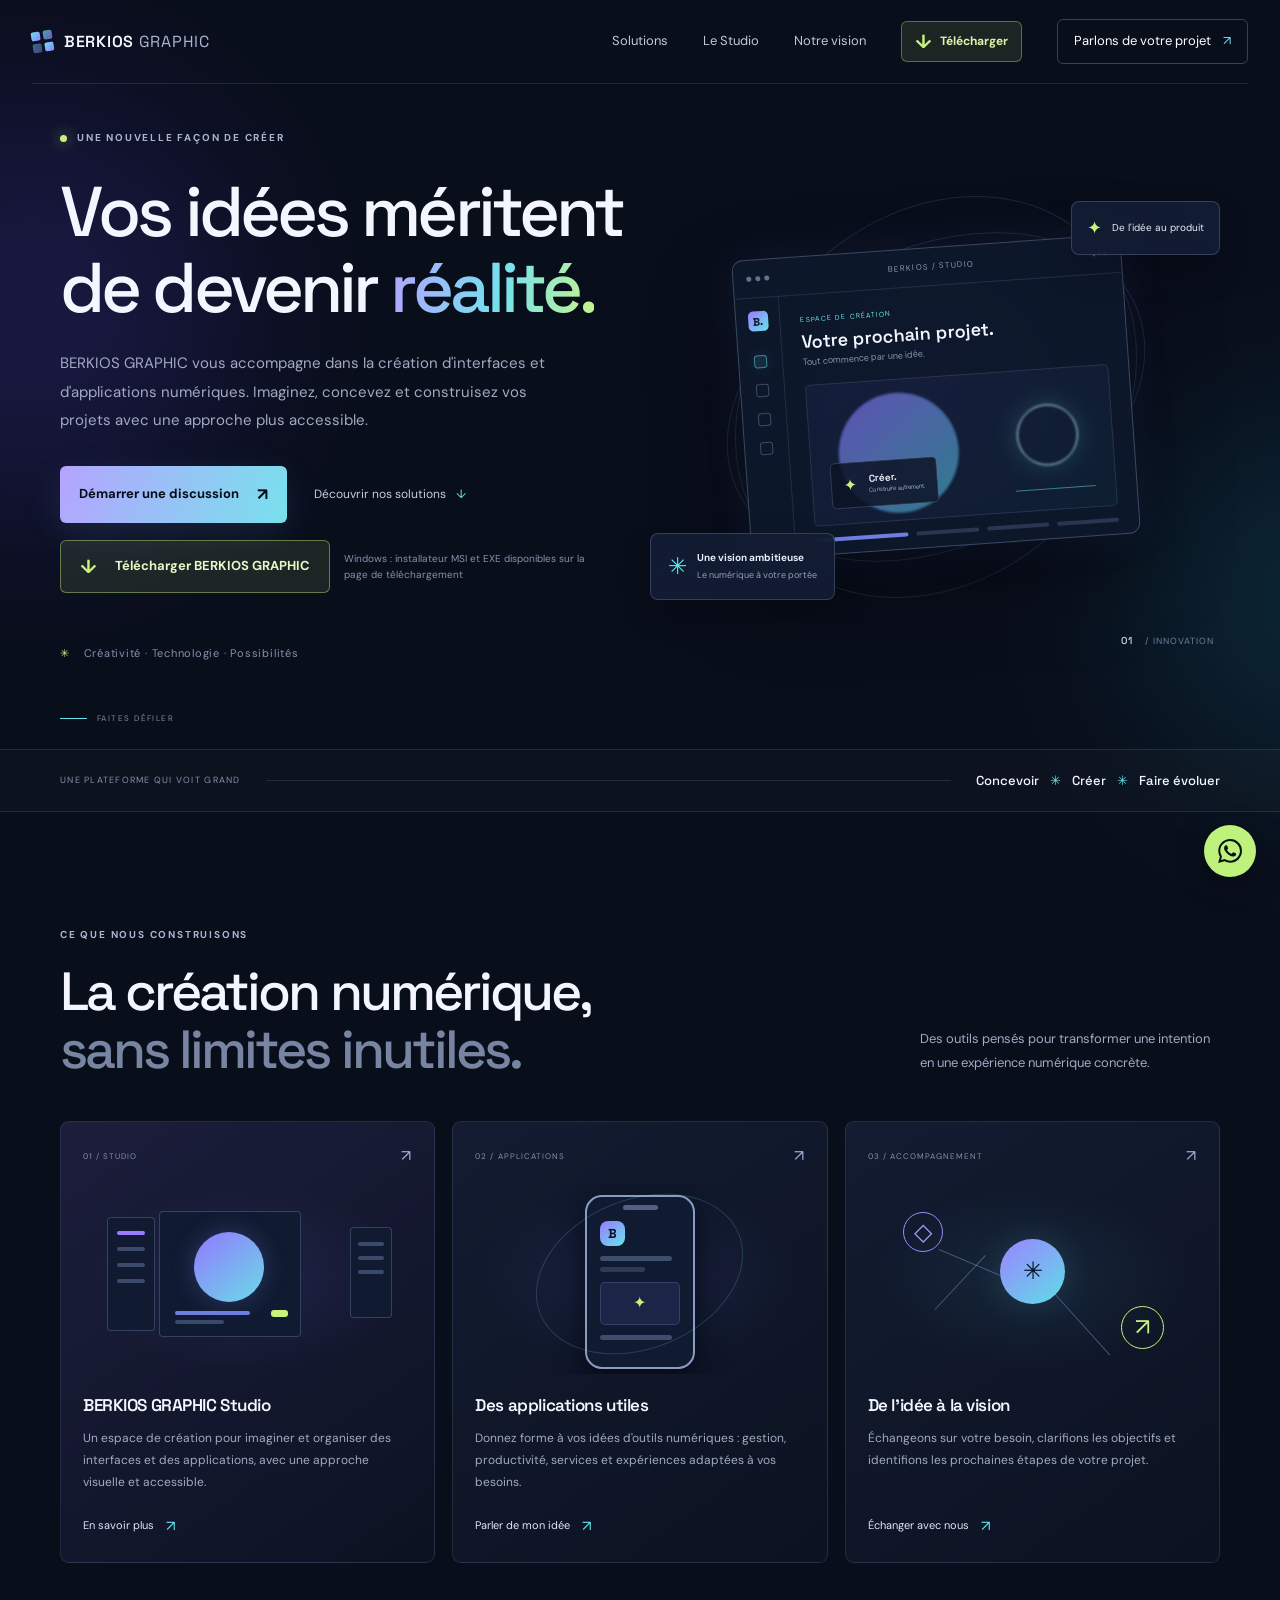
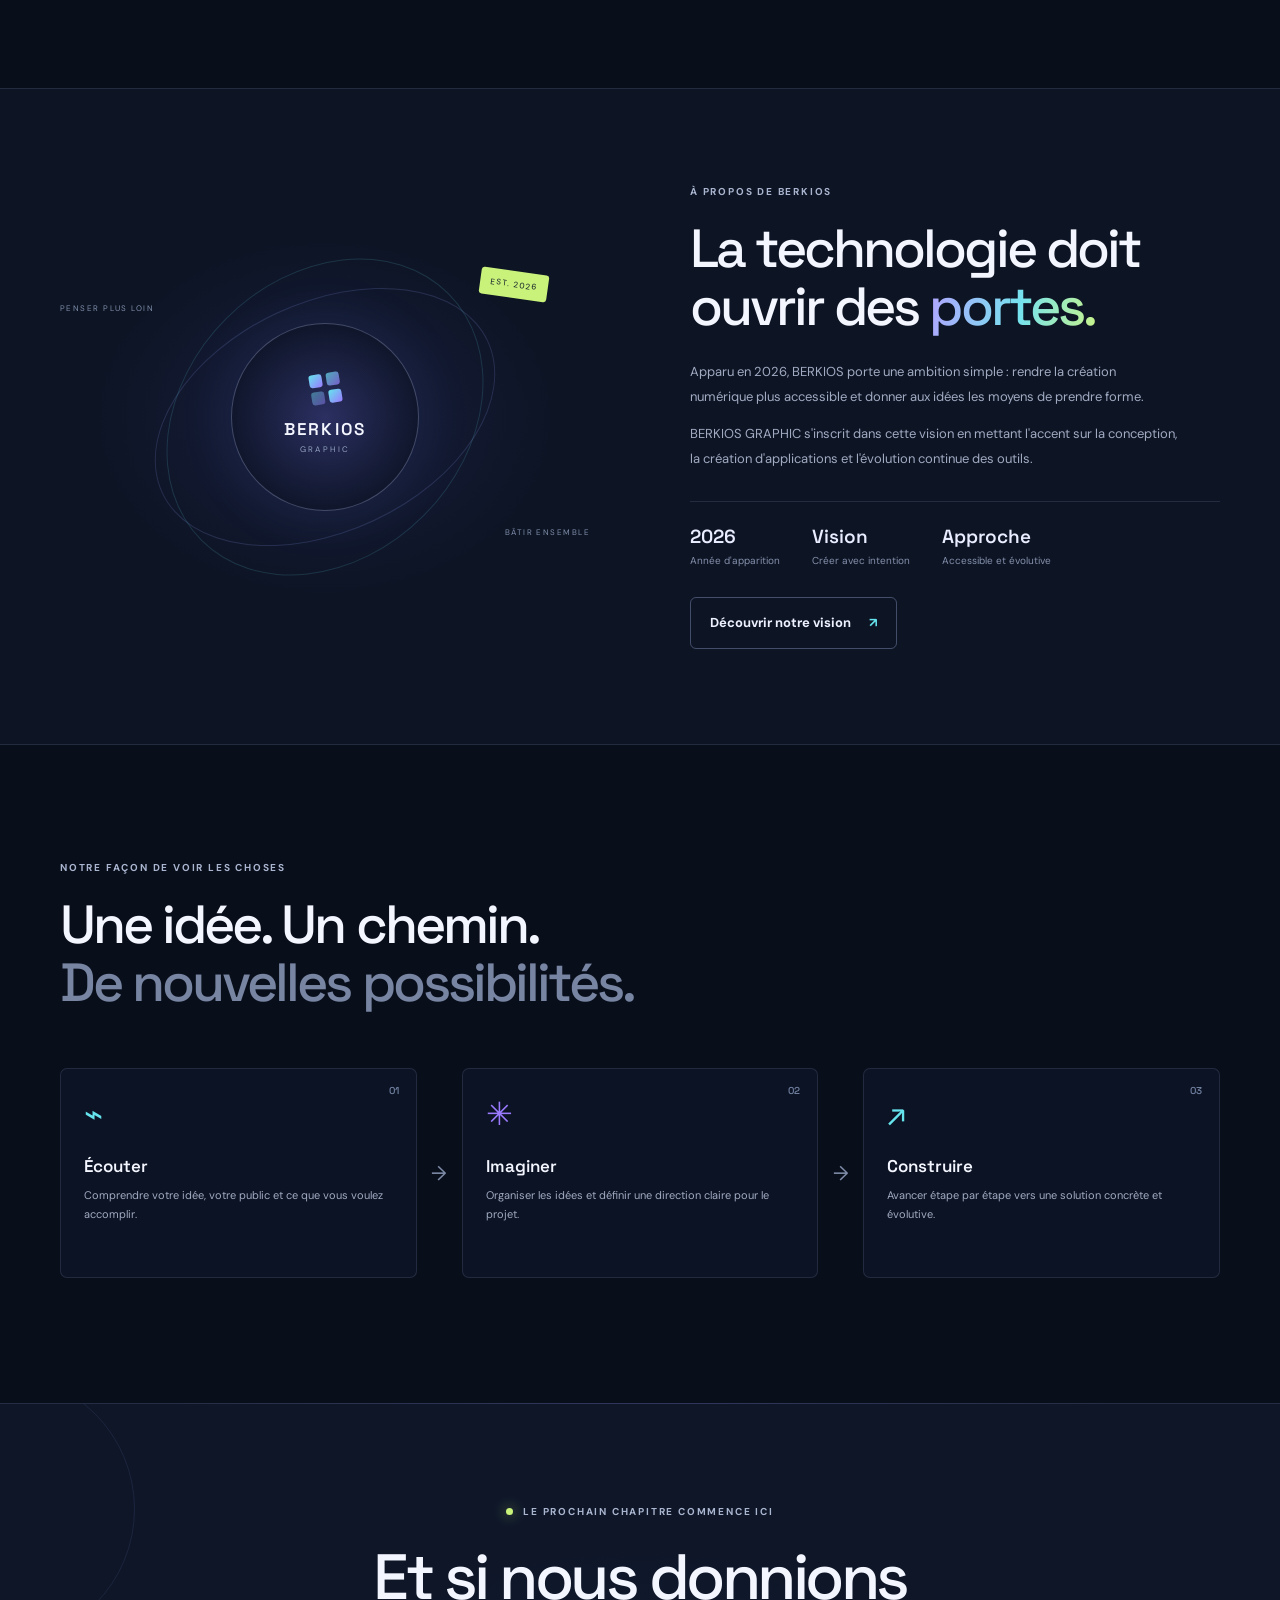
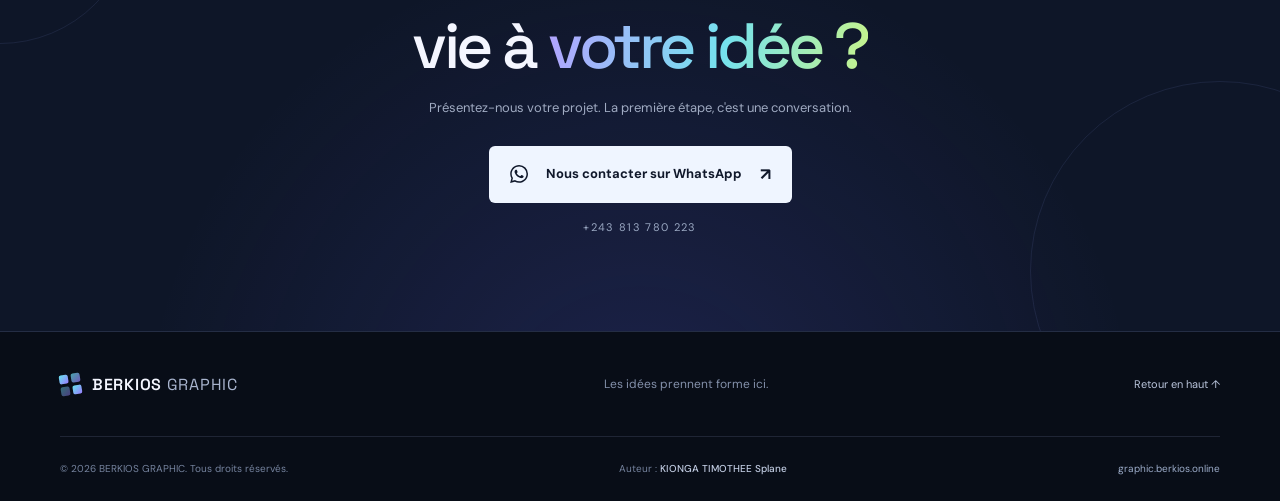
==== index.html @ 70445d19 "first commit" ====
<!doctype html>
<html lang="fr">
<head>
  <meta charset="utf-8">
  <meta name="viewport" content="width=device-width, initial-scale=1">
  <meta name="theme-color" content="#0a1020">
  <meta name="description" content="BERKIOS GRAPHIC — studio de création d'applications, interfaces et solutions numériques. Apparue en 2026.">
  <title>BERKIOS GRAPHIC — Donnez vie à vos idées</title>
  <link rel="icon" href="assets/favicon.svg" type="image/svg+xml">
  <link rel="preconnect" href="https://fonts.googleapis.com">
  <link rel="preconnect" href="https://fonts.gstatic.com" crossorigin>
  <link href="https://fonts.googleapis.com/css2?family=DM+Sans:wght@400;500;600;700&family=Space+Grotesk:wght@400;500;600;700&display=swap" rel="stylesheet">
  <link rel="stylesheet" href="styles.css">
</head>
<body>
  <div class="ambient ambient-one"></div><div class="ambient ambient-two"></div>
  <header class="site-header">
    <a class="brand" href="#accueil" aria-label="BERKIOS GRAPHIC, accueil">
      <span class="brand-mark"><span></span><span></span><span></span><span></span></span>
      <span>BERKIOS <b>GRAPHIC</b></span>
    </a>
    <button class="menu-toggle" aria-label="Ouvrir le menu" aria-expanded="false"><span></span><span></span></button>
    <nav class="nav-links" id="navigation">
      <a href="#solutions">Solutions</a><a href="#studio">Le Studio</a><a href="#vision">Notre vision</a>
      <a class="nav-download" id="nav-download" href="download.html"><span class="download-icon">↓</span> Télécharger</a><a class="nav-contact" href="https://wa.me/243813780223" target="_blank" rel="noopener">Parlons de votre projet <span>↗</span></a>
    </nav>
  </header>

  <main>
    <section class="hero section-wrap" id="accueil">
      <div class="hero-copy">
        <div class="eyebrow"><span class="live-dot"></span> UNE NOUVELLE FAÇON DE CRÉER</div>
        <h1>Vos idées méritent<br>de devenir <span class="gradient-text">réalité.</span></h1>
        <p class="hero-description">BERKIOS GRAPHIC vous accompagne dans la création d'interfaces et d'applications numériques. Imaginez, concevez et construisez vos projets avec une approche plus accessible.</p>
        <div class="hero-actions">
          <a class="button button-primary" href="https://wa.me/243813780223?text=Bonjour%20BERKIOS%20GRAPHIC%2C%20je%20souhaite%20parler%20de%20mon%20projet." target="_blank" rel="noopener">Démarrer une discussion <span>↗</span></a>
          <a class="text-link" href="#solutions">Découvrir nos solutions <span>↓</span></a>
        </div>
        <div class="download-row"><a class="button button-download" href="download.html"><span class="download-icon">↓</span> Télécharger BERKIOS GRAPHIC</a><span class="download-status">Windows : installateur MSI et EXE disponibles sur la page de téléchargement</span></div>
        <div class="hero-footnote"><span class="tiny-stars">✳</span> Créativité · Technologie · Possibilités</div>
      </div>
      <div class="hero-visual" aria-label="Illustration graphique abstraite de la création numérique">
        <div class="orbit orbit-a"></div><div class="orbit orbit-b"></div>
        <div class="visual-glow"></div>
        <div class="floating-chip chip-top"><span class="chip-icon">✦</span> De l'idée au produit</div>
        <div class="app-window">
          <div class="window-top"><div class="window-dots"><i></i><i></i><i></i></div><span>BERKIOS / STUDIO</span><span class="window-menu">•••</span></div>
          <div class="window-body">
            <div class="window-sidebar"><div class="mini-logo">B.</div><i class="side-icon active"></i><i class="side-icon"></i><i class="side-icon"></i><i class="side-icon"></i></div>
            <div class="window-content">
              <div class="mock-label">ESPACE DE CRÉATION</div><div class="mock-title">Votre prochain projet.</div>
              <div class="mock-subtitle">Tout commence par une idée.</div>
              <div class="mock-canvas"><div class="canvas-shape shape-large"></div><div class="canvas-shape shape-small"></div><div class="canvas-card"><span>✦</span><b>Créer.</b><small>Construire autrement.</small></div><div class="canvas-line"></div></div>
              <div class="mock-bottom"><span></span><span></span><span></span><span></span></div>
            </div>
          </div>
        </div>
        <div class="floating-chip chip-bottom"><span class="sparkle">✳</span><div><b>Une vision ambitieuse</b><small>Le numérique à votre portée</small></div></div>
        <div class="visual-number">01 <span>/ INNOVATION</span></div>
      </div>
      <div class="hero-scroll"><span></span> FAITES DÉFILER</div>
    </section>

    <section class="trust-strip">
      <div class="section-wrap strip-inner"><span>UNE PLATEFORME QUI VOIT GRAND</span><div class="strip-rule"></div><strong>Concevoir <i>✳</i> Créer <i>✳</i> Faire évoluer</strong></div>
    </section>

    <section class="solutions section-wrap" id="solutions">
      <div class="section-heading">
        <div><div class="eyebrow">CE QUE NOUS CONSTRUISONS</div><h2>La création numérique,<br><span class="muted-heading">sans limites inutiles.</span></h2></div>
        <p>Des outils pensés pour transformer une intention en une expérience numérique concrète.</p>
      </div>
      <div class="solution-grid">
        <article class="solution-card card-featured"><div class="card-top"><span class="card-index">01 / STUDIO</span><span class="card-arrow">↗</span></div><div class="illustration illustration-studio"><div class="illus-panel panel-left"><i></i><i></i><i></i><i></i></div><div class="illus-panel panel-main"><span class="illus-orb"></span><span class="illus-line"></span><span class="illus-line short"></span><span class="illus-button"></span></div><div class="illus-panel panel-right"><i></i><i></i><i></i></div></div><h3>BERKIOS GRAPHIC Studio</h3><p>Un espace de création pour imaginer et organiser des interfaces et des applications, avec une approche visuelle et accessible.</p><a href="https://wa.me/243813780223?text=Bonjour%2C%20je%20souhaite%20en%20savoir%20plus%20sur%20BERKIOS%20GRAPHIC%20Studio." target="_blank" rel="noopener" class="card-link">En savoir plus <span>↗</span></a></article>
        <article class="solution-card"><div class="card-top"><span class="card-index">02 / APPLICATIONS</span><span class="card-arrow">↗</span></div><div class="illustration illustration-app"><div class="phone-frame"><div class="phone-notch"></div><div class="phone-avatar">B</div><div class="phone-bar"></div><div class="phone-bar short"></div><div class="phone-tile"><span>✦</span></div><div class="phone-bar"></div></div><div class="app-orbit"></div></div><h3>Des applications utiles</h3><p>Donnez forme à vos idées d'outils numériques : gestion, productivité, services et expériences adaptées à vos besoins.</p><a href="https://wa.me/243813780223?text=Bonjour%2C%20je%20souhaite%20discuter%20d%27une%20application." target="_blank" rel="noopener" class="card-link">Parler de mon idée <span>↗</span></a></article>
        <article class="solution-card"><div class="card-top"><span class="card-index">03 / ACCOMPAGNEMENT</span><span class="card-arrow">↗</span></div><div class="illustration illustration-ideas"><div class="idea-circle circle-one">✳</div><div class="idea-circle circle-two">◇</div><div class="idea-circle circle-three">↗</div><div class="idea-line line-one"></div><div class="idea-line line-two"></div><div class="idea-line line-three"></div></div><h3>De l'idée à la vision</h3><p>Échangeons sur votre besoin, clarifions les objectifs et identifions les prochaines étapes de votre projet.</p><a href="https://wa.me/243813780223" target="_blank" rel="noopener" class="card-link">Échanger avec nous <span>↗</span></a></article>
      </div>
    </section>

    <section class="studio-section" id="studio">
      <div class="section-wrap studio-layout">
        <div class="studio-art"><div class="big-ring ring-one"></div><div class="big-ring ring-two"></div><div class="studio-emblem"><span class="brand-mark large"><span></span><span></span><span></span><span></span></span><b>BERKIOS</b><small>GRAPHIC</small></div><div class="studio-caption caption-left">PENSER PLUS LOIN</div><div class="studio-caption caption-right">BÂTIR ENSEMBLE</div><div class="studio-sticker">EST. 2026</div></div>
        <div class="studio-copy"><div class="eyebrow">À PROPOS DE BERKIOS</div><h2>La technologie doit<br>ouvrir des <span class="gradient-text">portes.</span></h2><p>Apparu en 2026, BERKIOS porte une ambition simple : rendre la création numérique plus accessible et donner aux idées les moyens de prendre forme.</p><p>BERKIOS GRAPHIC s'inscrit dans cette vision en mettant l'accent sur la conception, la création d'applications et l'évolution continue des outils.</p><div class="studio-facts"><div><b>2026</b><span>Année d'apparition</span></div><div><b>Vision</b><span>Créer avec intention</span></div><div><b>Approche</b><span>Accessible et évolutive</span></div></div><a class="button button-outline" href="https://wa.me/243813780223?text=Bonjour%2C%20j%27aimerais%20en%20savoir%20plus%20sur%20votre%20vision." target="_blank" rel="noopener">Découvrir notre vision <span>↗</span></a></div>
      </div>
    </section>

    <section class="vision section-wrap" id="vision">
      <div class="eyebrow">NOTRE FAÇON DE VOIR LES CHOSES</div><h2>Une idée. Un chemin.<br><span class="muted-heading">De nouvelles possibilités.</span></h2>
      <div class="vision-steps"><div class="vision-step"><span class="step-number">01</span><div class="step-symbol">⌁</div><h3>Écouter</h3><p>Comprendre votre idée, votre public et ce que vous voulez accomplir.</p></div><div class="step-connector">→</div><div class="vision-step"><span class="step-number">02</span><div class="step-symbol">✳</div><h3>Imaginer</h3><p>Organiser les idées et définir une direction claire pour le projet.</p></div><div class="step-connector">→</div><div class="vision-step"><span class="step-number">03</span><div class="step-symbol">↗</div><h3>Construire</h3><p>Avancer étape par étape vers une solution concrète et évolutive.</p></div></div>
    </section>

    <section class="contact-section">
      <div class="contact-orb orb-left"></div><div class="contact-orb orb-right"></div>
      <div class="section-wrap contact-content"><div class="eyebrow"><span class="live-dot"></span> LE PROCHAIN CHAPITRE COMMENCE ICI</div><h2>Et si nous donnions<br>vie à <span class="gradient-text">votre idée ?</span></h2><p>Présentez-nous votre projet. La première étape, c'est une conversation.</p><a class="button button-light" href="https://wa.me/243813780223?text=Bonjour%20BERKIOS%20GRAPHIC%20!%20Je%20souhaite%20pr%C3%A9senter%20mon%20projet." target="_blank" rel="noopener"><svg viewBox="0 0 24 24" aria-hidden="true"><path d="M20.52 3.48A11.8 11.8 0 0 0 12.13 0C5.6 0 .28 5.31.28 11.85c0 2.09.55 4.13 1.6 5.93L.18 24l6.37-1.67a11.86 11.86 0 0 0 5.58 1.42h.01c6.53 0 11.85-5.32 11.85-11.85a11.8 11.8 0 0 0-3.47-8.42ZM12.14 21.7a9.85 9.85 0 0 1-5.02-1.37l-.36-.21-3.78.99 1.01-3.68-.23-.38a9.83 9.83 0 0 1-1.51-5.2c0-5.43 4.42-9.85 9.86-9.85a9.8 9.8 0 0 1 6.97 2.89 9.8 9.8 0 0 1 2.88 6.98c0 5.43-4.42 9.85-9.85 9.85Zm5.41-7.38c-.3-.15-1.76-.87-2.03-.97-.27-.1-.47-.15-.67.15-.2.3-.77.97-.94 1.17-.17.2-.35.22-.65.07-.3-.15-1.26-.46-2.4-1.47-.89-.8-1.49-1.79-1.66-2.09-.17-.3-.02-.46.13-.61.13-.13.3-.35.45-.52.15-.17.2-.3.3-.5.1-.2.05-.37-.02-.52-.07-.15-.67-1.61-.92-2.21-.24-.58-.49-.5-.67-.51h-.57c-.2 0-.52.07-.79.37-.27.3-1.04 1.02-1.04 2.48s1.07 2.88 1.22 3.08c.15.2 2.1 3.2 5.09 4.49.71.31 1.26.5 1.69.64.71.23 1.36.2 1.87.12.57-.08 1.76-.72 2.01-1.42.25-.7.25-1.29.17-1.42-.07-.12-.27-.2-.57-.35Z"/></svg> Nous contacter sur WhatsApp <span>↗</span></a><div class="contact-phone">+243 813 780 223</div></div>
    </section>
  </main>

  <footer class="site-footer">
    <div class="section-wrap footer-main"><a class="brand" href="#accueil"><span class="brand-mark"><span></span><span></span><span></span><span></span></span><span>BERKIOS <b>GRAPHIC</b></span></a><p>Les idées prennent forme ici.</p><a class="footer-top" href="#accueil">Retour en haut ↑</a></div>
    <div class="section-wrap footer-bottom"><span>© <span id="year">2026</span> BERKIOS GRAPHIC. Tous droits réservés.</span><span>Auteur : <b>KIONGA TIMOTHEE Splane</b></span><a href="https://graphic.berkios.online">graphic.berkios.online</a></div>
  </footer>
  <a class="whatsapp-float" href="https://wa.me/243813780223" target="_blank" rel="noopener" aria-label="Ouvrir WhatsApp"><svg viewBox="0 0 24 24" aria-hidden="true"><path d="M20.52 3.48A11.8 11.8 0 0 0 12.13 0C5.6 0 .28 5.31.28 11.85c0 2.09.55 4.13 1.6 5.93L.18 24l6.37-1.67a11.86 11.86 0 0 0 5.58 1.42h.01c6.53 0 11.85-5.32 11.85-11.85a11.8 11.8 0 0 0-3.47-8.42ZM12.14 21.7a9.85 9.85 0 0 1-5.02-1.37l-.36-.21-3.78.99 1.01-3.68-.23-.38a9.83 9.83 0 0 1-1.51-5.2c0-5.43 4.42-9.85 9.86-9.85a9.8 9.8 0 0 1 6.97 2.89 9.8 9.8 0 0 1 2.88 6.98c0 5.43-4.42 9.85-9.85 9.85Zm5.41-7.38c-.3-.15-1.76-.87-2.03-.97-.27-.1-.47-.15-.67.15-.2.3-.77.97-.94 1.17-.17.2-.35.22-.65.07-.3-.15-1.26-.46-2.4-1.47-.89-.8-1.49-1.79-1.66-2.09-.17-.3-.02-.46.13-.61.13-.13.3-.35.45-.52.15-.17.2-.3.3-.5.1-.2.05-.37-.02-.52-.07-.15-.67-1.61-.92-2.21-.24-.58-.49-.5-.67-.51h-.57c-.2 0-.52.07-.79.37-.27.3-1.04 1.02-1.04 2.48s1.07 2.88 1.22 3.08c.15.2 2.1 3.2 5.09 4.49.71.31 1.26.5 1.69.64.71.23 1.36.2 1.87.12.57-.08 1.76-.72 2.01-1.42.25-.7.25-1.29.17-1.42-.07-.12-.27-.2-.57-.35Z"/></svg></a>
  <script src="script.js"></script>
</body>
</html>
---- styles.css ----
:root{--bg:#090e1b;--bg2:#0d1425;--panel:#111b30;--text:#f4f6ff;--muted:#a0abc2;--line:rgba(185,202,255,.13);--violet:#9a7bff;--cyan:#65e4ed;--lime:#c9f27b;--font:'DM Sans',sans-serif;--display:'Space Grotesk',sans-serif}*{box-sizing:border-box}html{scroll-behavior:smooth;scroll-padding-top:88px}body{margin:0;background:var(--bg);color:var(--text);font-family:var(--font);line-height:1.6;overflow-x:hidden}a{color:inherit;text-decoration:none}.ambient{position:absolute;pointer-events:none;filter:blur(90px);opacity:.16;border-radius:50%;z-index:-1}.ambient-one{width:420px;height:420px;background:#6d4aff;top:100px;left:-180px}.ambient-two{width:360px;height:360px;background:#1b9fb3;top:420px;right:-220px}.section-wrap{width:min(1160px,calc(100% - 64px));margin-inline:auto}.site-header{height:84px;width:min(1280px,calc(100% - 64px));margin:auto;display:flex;align-items:center;justify-content:space-between;border-bottom:1px solid var(--line);position:relative;z-index:5}.brand{display:inline-flex;align-items:center;gap:11px;font:600 16px var(--display);letter-spacing:.045em;white-space:nowrap}.brand b{font-weight:400;color:#a9b5cf}.brand-mark{display:grid;grid-template-columns:repeat(2,9px);grid-template-rows:repeat(2,9px);gap:3px;transform:rotate(-9deg)}.brand-mark span{background:linear-gradient(140deg,var(--cyan),var(--violet));border-radius:2px}.brand-mark span:nth-child(2){opacity:.7}.brand-mark span:nth-child(3){opacity:.45}.nav-links{display:flex;align-items:center;gap:35px;font-size:13px;color:#c0c9dc}.nav-links>a:not(.nav-contact):hover,.text-link:hover{color:white}.nav-contact{padding:11px 16px;border:1px solid rgba(197,210,255,.25);border-radius:6px;color:white;transition:.2s}.nav-contact:hover{background:rgba(255,255,255,.08)}.nav-contact span{margin-left:9px;color:var(--cyan)}.menu-toggle{display:none}.hero{min-height:665px;display:grid;grid-template-columns:1.02fr .98fr;align-items:center;position:relative;padding-top:35px;padding-bottom:75px}.eyebrow{font-size:10px;font-weight:700;letter-spacing:.18em;color:#aab6d0;display:flex;align-items:center;gap:10px}.live-dot{width:7px;height:7px;border-radius:50%;background:var(--lime);box-shadow:0 0 14px rgba(201,242,123,.7)}h1,h2,h3,p{margin-top:0}h1,h2{font-family:var(--display);letter-spacing:-.055em;line-height:1.08;font-weight:500}h1{font-size:clamp(48px,5.5vw,75px);margin:28px 0 23px}h2{font-size:clamp(36px,4.2vw,55px);margin:20px 0}.gradient-text{background:linear-gradient(100deg,#b3a2ff 0%,#75e2ee 55%,#c8f48a 100%);-webkit-background-clip:text;background-clip:text;color:transparent}.hero-description{max-width:500px;font-size:15px;color:var(--muted);line-height:1.9}.hero-actions{display:flex;align-items:center;gap:27px;margin-top:31px}.button{display:inline-flex;align-items:center;justify-content:center;gap:18px;border-radius:6px;padding:15px 19px;font-size:13px;font-weight:700;transition:transform .2s,background .2s,border-color .2s}.button:hover{transform:translateY(-2px)}.button-primary{color:#080e19;background:linear-gradient(110deg,#b5a4ff,#78e1ec);box-shadow:0 10px 35px rgba(116,177,255,.12)}.button-primary span{font-size:17px}.text-link{font-size:12px;color:#c5cee0}.text-link span{margin-left:7px;color:var(--cyan)}.hero-footnote{margin-top:52px;font-size:11px;letter-spacing:.07em;color:#8492ad}.tiny-stars{color:var(--lime);margin-right:10px}.hero-visual{height:500px;position:relative;display:flex;align-items:center;justify-content:center}.orbit{position:absolute;border:1px solid rgba(143,174,255,.15);border-radius:50%;transform:rotate(-25deg)}.orbit-a{width:440px;height:300px}.orbit-b{width:360px;height:440px;transform:rotate(45deg);border-color:rgba(118,225,237,.13)}.visual-glow{position:absolute;width:320px;height:320px;border-radius:50%;background:radial-gradient(circle,rgba(103,103,255,.24),rgba(47,190,214,.06) 55%,transparent 70%);filter:blur(5px)}.app-window{width:min(390px,88%);height:300px;position:relative;z-index:1;background:rgba(15,24,44,.92);border:1px solid rgba(186,205,255,.27);border-radius:11px;box-shadow:0 35px 90px rgba(0,0,0,.35),0 0 45px rgba(120,127,255,.1);transform:rotate(-4deg);overflow:hidden}.window-top{height:38px;border-bottom:1px solid var(--line);display:flex;align-items:center;padding:0 13px;justify-content:space-between;font-size:8px;letter-spacing:.14em;color:#8997b4}.window-dots{display:flex;gap:4px}.window-dots i{width:5px;height:5px;background:#8a99b8;border-radius:50%;opacity:.7}.window-menu{font-size:12px}.window-body{display:flex;height:calc(100% - 38px)}.window-sidebar{width:44px;border-right:1px solid var(--line);display:flex;align-items:center;flex-direction:column;gap:16px;padding-top:13px}.mini-logo{width:20px;height:20px;background:linear-gradient(140deg,var(--violet),var(--cyan));border-radius:5px;text-align:center;font:700 11px var(--display);color:#0c1322;line-height:20px;margin-bottom:8px}.side-icon{width:13px;height:13px;border:1px solid #657392;border-radius:3px;opacity:.55}.side-icon.active{border-color:var(--cyan);background:rgba(101,228,237,.2);box-shadow:0 0 12px rgba(101,228,237,.2)}.window-content{padding:19px 20px;flex:1}.mock-label{font-size:7px;letter-spacing:.16em;color:var(--cyan)}.mock-title{font:600 18px var(--display);margin-top:5px}.mock-subtitle{font-size:9px;color:#8593b1;margin-top:2px}.mock-canvas{height:142px;margin-top:15px;border:1px solid rgba(170,189,240,.14);border-radius:5px;position:relative;overflow:hidden;background:linear-gradient(140deg,rgba(103,101,255,.07),rgba(61,206,222,.04))}.canvas-shape{position:absolute;border-radius:50%;filter:blur(1px)}.shape-large{width:120px;height:120px;background:linear-gradient(140deg,rgba(143,116,255,.8),rgba(76,217,226,.65));left:28px;top:13px;opacity:.78}.shape-small{width:61px;height:61px;border:1px solid #c3f5fb;right:34px;top:35px;box-shadow:0 0 25px rgba(103,228,237,.2)}.canvas-card{position:absolute;bottom:15px;left:18px;padding:9px 12px;background:rgba(12,19,37,.85);border:1px solid rgba(192,206,255,.2);border-radius:5px;display:grid;grid-template-columns:20px 1fr;align-items:center;column-gap:5px}.canvas-card span{grid-row:span 2;color:var(--lime)}.canvas-card b{font:600 10px var(--display)}.canvas-card small{font-size:6px;color:#9aa7c1}.canvas-line{position:absolute;width:80px;height:1px;background:var(--cyan);right:20px;bottom:20px;opacity:.5}.mock-bottom{display:flex;gap:8px;margin-top:12px}.mock-bottom span{height:4px;background:#293652;border-radius:5px;width:24%}.mock-bottom span:first-child{background:#6e7fe1;width:36%}.floating-chip{position:absolute;z-index:2;display:flex;align-items:center;gap:10px;padding:12px 15px;background:rgba(19,29,51,.92);border:1px solid rgba(193,207,255,.2);border-radius:8px;box-shadow:0 15px 35px rgba(0,0,0,.2);font-size:10px;color:#e9edfa;backdrop-filter:blur(15px)}.chip-top{top:54px;right:0}.chip-icon{font-size:18px;color:var(--lime)}.chip-bottom{bottom:47px;left:-2px;padding:14px 17px}.sparkle{font-size:23px;color:var(--cyan)}.chip-bottom div{display:flex;flex-direction:column;gap:2px}.chip-bottom b{font-size:10px}.chip-bottom small{font-size:9px;color:#91a0bb}.visual-number{position:absolute;right:6px;bottom:0;font:500 10px var(--display);color:#d6ddf1;letter-spacing:.1em}.visual-number span{color:#71809e;font:9px var(--font);margin-left:8px}.hero-scroll{position:absolute;bottom:24px;left:0;display:flex;align-items:center;gap:10px;font-size:8px;letter-spacing:.18em;color:#7d8ba7}.hero-scroll span{width:27px;height:1px;background:var(--cyan)}.trust-strip{border-top:1px solid var(--line);border-bottom:1px solid var(--line);background:rgba(255,255,255,.015)}.strip-inner{display:flex;align-items:center;gap:25px;padding:22px 0}.strip-inner>span{font-size:9px;letter-spacing:.14em;color:#8390aa;white-space:nowrap}.strip-rule{height:1px;background:var(--line);flex:1}.strip-inner strong{font:500 13px var(--display);white-space:nowrap}.strip-inner i{font-style:normal;color:var(--cyan);padding:0 8px}.solutions{padding-top:115px;padding-bottom:125px}.section-heading{display:flex;align-items:flex-end;justify-content:space-between;margin-bottom:42px;gap:40px}.section-heading h2{margin-bottom:0}.muted-heading{color:#7785a2}.section-heading>p{max-width:300px;font-size:13px;color:var(--muted);line-height:1.8;margin-bottom:5px}.solution-grid{display:grid;grid-template-columns:repeat(3,1fr);gap:17px}.solution-card{border:1px solid var(--line);border-radius:9px;background:linear-gradient(145deg,rgba(22,33,57,.75),rgba(13,20,36,.75));padding:21px 22px 24px;min-width:0;transition:transform .25s,border-color .25s}.solution-card:hover{transform:translateY(-5px);border-color:rgba(129,209,239,.38)}.card-featured{background:linear-gradient(145deg,rgba(39,39,78,.65),rgba(13,20,36,.8))}.card-top{display:flex;align-items:center;justify-content:space-between;font-size:8px;letter-spacing:.13em;color:#8492b0}.card-arrow{font-size:16px;color:#9eaed0}.illustration{height:190px;position:relative;margin:15px 0 20px;border-radius:5px;overflow:hidden;background:radial-gradient(ellipse at 50% 50%,rgba(105,107,228,.13),transparent 68%)}.illus-panel{position:absolute;border:1px solid rgba(173,196,255,.23);background:rgba(16,27,49,.95);border-radius:4px}.panel-left{width:48px;height:114px;left:24px;top:33px;padding:13px 9px;display:flex;flex-direction:column;gap:12px}.panel-left i,.panel-right i{display:block;height:4px;border-radius:4px;background:#3a4a6a}.panel-left i:first-child{background:var(--violet)}.panel-main{width:142px;height:126px;left:76px;top:27px;overflow:hidden}.illus-orb{position:absolute;width:70px;height:70px;top:20px;left:34px;border-radius:50%;background:linear-gradient(140deg,#9278ff,#6adce7);box-shadow:0 0 25px rgba(118,157,255,.25)}.illus-line{position:absolute;bottom:21px;left:15px;width:75px;height:4px;border-radius:5px;background:#6e7ee0}.illus-line.short{bottom:12px;width:49px;background:#39496b}.illus-button{position:absolute;right:12px;bottom:19px;width:17px;height:7px;border-radius:3px;background:var(--lime)}.panel-right{width:42px;height:91px;right:20px;top:43px;padding:14px 7px;display:flex;flex-direction:column;gap:10px}.phone-frame{position:absolute;left:calc(50% - 55px);top:11px;width:110px;height:174px;border:2px solid #8b9cc3;border-radius:17px;background:#101a30;padding:24px 13px 12px;box-shadow:0 10px 30px #050914}.phone-notch{position:absolute;width:35px;height:5px;top:8px;left:36px;border-radius:5px;background:#526180}.phone-avatar{width:25px;height:25px;border-radius:8px;background:linear-gradient(140deg,var(--violet),var(--cyan));color:#0b1425;text-align:center;font:700 13px var(--display);line-height:25px;margin-bottom:10px}.phone-bar{height:5px;width:72px;background:#3d4d6c;border-radius:5px;margin:6px 0}.phone-bar.short{width:45px;background:#2c3b57}.phone-tile{height:43px;border:1px solid rgba(147,169,231,.2);border-radius:5px;margin:10px 0;display:grid;place-items:center;background:rgba(111,117,232,.13);color:var(--lime)}.app-orbit{position:absolute;width:215px;height:150px;left:calc(50% - 108px);top:15px;border:1px solid rgba(111,225,237,.19);border-radius:50%;transform:rotate(-22deg)}.illustration-ideas{background:radial-gradient(ellipse at center,rgba(89,191,208,.09),transparent 68%)}.idea-circle{position:absolute;display:grid;place-items:center;border-radius:50%;font-size:24px}.circle-one{width:65px;height:65px;left:calc(50% - 32px);top:55px;background:linear-gradient(140deg,#9b83ff,#5fdde7);color:#0a1424;box-shadow:0 0 35px rgba(100,206,237,.15)}.circle-two{width:40px;height:40px;left:35px;top:28px;border:1px solid #9a8aff;color:#a99bff}.circle-three{width:43px;height:43px;right:33px;bottom:25px;border:1px solid var(--lime);color:var(--lime)}.idea-line{position:absolute;height:1px;background:rgba(137,171,230,.4);transform-origin:left}.line-one{width:95px;left:71px;top:65px;transform:rotate(23deg)}.line-two{width:91px;left:calc(50% + 17px);top:103px;transform:rotate(48deg)}.line-three{width:74px;left:67px;top:125px;transform:rotate(-47deg)}.solution-card h3{font:600 17px var(--display);letter-spacing:-.025em;margin-bottom:11px}.solution-card p{font-size:12px;line-height:1.85;color:var(--muted);min-height:68px}.card-link{font-size:11px;color:#e0e7fa;display:inline-flex;gap:12px;align-items:center;margin-top:7px}.card-link span{color:var(--cyan);font-size:15px}.studio-section{background:#0d1424;border-top:1px solid var(--line);border-bottom:1px solid var(--line);overflow:hidden}.studio-layout{display:grid;grid-template-columns:1fr 1fr;gap:100px;align-items:center;padding-top:95px;padding-bottom:95px}.studio-art{height:410px;position:relative;display:grid;place-items:center;background:radial-gradient(ellipse at center,rgba(100,98,230,.14),transparent 62%)}.big-ring{position:absolute;border:1px solid rgba(146,168,255,.17);border-radius:50%;transform:rotate(-25deg)}.ring-one{width:360px;height:230px}.ring-two{width:280px;height:350px;transform:rotate(45deg);border-color:rgba(100,228,237,.15)}.studio-emblem{position:relative;width:188px;height:188px;border:1px solid rgba(193,206,255,.28);border-radius:50%;display:flex;flex-direction:column;align-items:center;justify-content:center;background:radial-gradient(circle,rgba(126,126,255,.18),rgba(12,19,36,.45) 70%);box-shadow:0 0 55px rgba(94,131,255,.12)}.brand-mark.large{transform:scale(1.45) rotate(-9deg);margin-bottom:19px}.studio-emblem>b{font:600 17px var(--display);letter-spacing:.12em}.studio-emblem>small{font-size:8px;letter-spacing:.3em;color:#95a4c2;margin-top:3px}.studio-caption{position:absolute;font-size:8px;letter-spacing:.18em;color:#8190ad}.caption-left{left:0;top:90px}.caption-right{right:0;bottom:83px}.studio-sticker{position:absolute;right:42px;top:59px;font-size:8px;letter-spacing:.14em;color:#0c1424;background:var(--lime);padding:7px 10px;border-radius:3px;transform:rotate(8deg)}.studio-copy>p{font-size:13px;line-height:1.9;color:var(--muted);max-width:490px}.studio-copy h2{margin:20px 0 24px}.studio-facts{display:flex;gap:32px;border-top:1px solid var(--line);padding-top:22px;margin-top:29px;margin-bottom:28px}.studio-facts div{display:flex;flex-direction:column;gap:4px}.studio-facts b{font:600 19px var(--display);color:#e9edff}.studio-facts span{font-size:10px;color:#8592ad}.button-outline{border:1px solid rgba(179,199,255,.32);color:#eef1ff;background:transparent}.button-outline:hover{border-color:var(--cyan);background:rgba(255,255,255,.03)}.button-outline span{color:var(--cyan)}.vision{padding-top:115px;padding-bottom:125px}.vision>h2{margin-bottom:55px}.vision-steps{display:grid;grid-template-columns:1fr 45px 1fr 45px 1fr;align-items:center}.vision-step{position:relative;padding:25px 23px 27px;border:1px solid var(--line);border-radius:7px;min-height:210px;background:rgba(17,27,47,.48)}.step-number{position:absolute;top:15px;right:17px;font:500 10px var(--display);color:#7585a5}.step-symbol{font:400 32px var(--display);color:var(--cyan);margin-bottom:21px}.vision-step:nth-of-type(3) .step-symbol{color:var(--violet)}.vision-step h3{font:600 17px var(--display);margin-bottom:9px}.vision-step p{font-size:11px;line-height:1.8;color:var(--muted);margin-bottom:0}.step-connector{text-align:center;color:#7e8ca8;font-size:20px}.contact-section{position:relative;overflow:hidden;text-align:center;padding:100px 0 95px;border-top:1px solid var(--line);border-bottom:1px solid var(--line);background:radial-gradient(ellipse at 50% 120%,rgba(104,101,255,.16),transparent 55%),#0e1628}.contact-content{position:relative;z-index:1;display:flex;align-items:center;flex-direction:column}.contact-content .eyebrow{justify-content:center}.contact-content h2{font-size:clamp(42px,5vw,64px);margin:23px 0 17px}.contact-content>p{color:var(--muted);font-size:13px;margin-bottom:27px}.button-light{background:#eff5ff;color:#10182b;padding:15px 21px}.button-light:hover{background:white}.button-light svg,.whatsapp-float svg{width:18px;height:18px;fill:currentColor}.button-light span{font-size:17px}.contact-phone{font-size:11px;letter-spacing:.12em;color:#9aa8c2;margin-top:16px}.contact-orb{position:absolute;width:270px;height:270px;border:1px solid rgba(147,163,255,.1);border-radius:50%}.orb-left{left:-135px;top:-30px}.orb-right{right:-130px;bottom:-130px;width:380px;height:380px}.site-footer{background:#080d17}.footer-main{min-height:105px;display:flex;align-items:center;justify-content:space-between;border-bottom:1px solid var(--line)}.footer-main>p{font-size:12px;color:#8390aa;margin:0}.footer-top{font-size:11px;color:#b9c4db}.footer-bottom{min-height:64px;display:flex;align-items:center;justify-content:space-between;gap:20px;font-size:10px;color:#76849f}.footer-bottom b{font-weight:500;color:#c1cce2}.footer-bottom a{color:#9cacc9}.whatsapp-float{position:fixed;z-index:10;right:24px;bottom:23px;width:52px;height:52px;display:grid;place-items:center;border-radius:50%;color:#07120d;background:#bff17d;box-shadow:0 8px 30px rgba(0,0,0,.35);transition:transform .2s}.whatsapp-float:hover{transform:translateY(-3px) scale(1.04)}.whatsapp-float svg{width:24px;height:24px}@media(max-width:900px){.nav-links{gap:20px}.hero{grid-template-columns:1fr 1fr;min-height:610px}.hero-visual{transform:scale(.9)}.studio-layout{gap:45px}.section-heading{align-items:flex-start}.solution-card{padding:18px}.illustration{height:165px}.panel-left{left:7px}.panel-main{left:52px}.panel-right{right:5px}.studio-facts{gap:17px}}@media(max-width:700px){.section-wrap{width:calc(100% - 38px)}.site-header{width:calc(100% - 38px);height:72px}.brand{font-size:14px}.menu-toggle{display:flex;flex-direction:column;gap:5px;border:1px solid var(--line);background:transparent;padding:11px;border-radius:5px}.menu-toggle span{width:18px;height:1px;background:#edf1ff}.nav-links{display:none;position:absolute;top:71px;left:-19px;right:-19px;background:#0d1424;border-bottom:1px solid var(--line);padding:20px;flex-direction:column;align-items:stretch;gap:18px}.nav-links.open{display:flex}.nav-contact{text-align:center}.hero{display:flex;flex-direction:column;align-items:stretch;padding-top:65px;padding-bottom:66px}.hero-copy{position:relative;z-index:2}.hero h1{font-size:clamp(46px,12vw,65px)}.hero-description{font-size:14px}.hero-actions{align-items:flex-start;flex-direction:column;gap:18px}.hero-footnote{margin-top:30px}.hero-visual{height:365px;transform:none;margin-top:12px}.app-window{width:min(360px,88%);height:270px}.orbit-a{width:350px;height:250px}.orbit-b{width:300px;height:350px}.chip-top{top:25px;right:0}.chip-bottom{bottom:25px;left:-4px}.visual-number{bottom:1px;right:0}.hero-scroll{bottom:18px}.strip-inner{gap:12px;flex-wrap:wrap;padding:18px 0}.strip-inner>span{font-size:8px}.strip-inner strong{font-size:11px}.strip-rule{min-width:30px}.solutions{padding-top:78px;padding-bottom:80px}.section-heading{display:block;margin-bottom:28px}.section-heading h2{font-size:39px}.section-heading>p{margin-top:19px}.solution-grid{grid-template-columns:1fr;gap:14px}.solution-card{padding:20px 22px 23px}.illustration{height:185px}.panel-left{left:calc(50% - 100px)}.panel-main{left:calc(50% - 50px)}.panel-right{right:calc(50% - 110px)}.solution-card p{min-height:0}.studio-layout{grid-template-columns:1fr;gap:20px;padding-top:65px;padding-bottom:70px}.studio-art{height:320px;order:2}.studio-copy{order:1}.studio-copy h2{font-size:42px}.studio-facts{justify-content:space-between;gap:10px}.studio-facts b{font-size:17px}.studio-facts span{font-size:9px}.ring-one{width:300px;height:190px}.ring-two{width:230px;height:290px}.caption-left{left:2px;top:60px}.caption-right{right:2px;bottom:60px}.studio-sticker{right:23px;top:40px}.vision{padding-top:78px;padding-bottom:80px}.vision>h2{font-size:39px;margin-bottom:32px}.vision-steps{grid-template-columns:1fr;gap:11px}.vision-step{min-height:0;padding:22px}.step-symbol{margin-bottom:10px}.step-connector{transform:rotate(90deg);line-height:18px}.contact-section{padding:75px 0}.contact-content h2{font-size:43px}.contact-content>p{max-width:300px}.button-light{font-size:12px;gap:10px}.footer-main{padding:24px 0;min-height:0;display:grid;grid-template-columns:1fr auto;gap:15px}.footer-main>p{grid-column:1;grid-row:2}.footer-top{grid-column:2;grid-row:1 / span 2}.footer-bottom{padding:18px 0;align-items:flex-start;flex-direction:column;gap:8px}.whatsapp-float{right:15px;bottom:15px;width:48px;height:48px}}@media(prefers-reduced-motion:reduce){html{scroll-behavior:auto}*,*::before,*::after{transition:none!important;animation:none!important}}
/* Latest release download CTA */
.nav-download{display:inline-flex;align-items:center;gap:8px;padding:10px 13px;border-radius:6px;background:rgba(201,242,123,.1);border:1px solid rgba(201,242,123,.36);color:#d9f6a9;font-size:12px;font-weight:700;white-space:nowrap;transition:background .2s,transform .2s}.nav-download:hover{background:rgba(201,242,123,.18);transform:translateY(-1px)}.download-icon{font-size:19px;line-height:1;color:var(--lime)}.download-row{display:flex;align-items:center;gap:14px;flex-wrap:wrap;margin-top:17px}.button-download{background:rgba(201,242,123,.1);border:1px solid rgba(201,242,123,.42);color:#e5f8c6;cursor:pointer;font-family:var(--font)}.button-download:hover{background:rgba(201,242,123,.18)}.button-download:disabled{opacity:.65;cursor:wait;transform:none}.download-status{font-size:10px;color:#8493ad;max-width:260px}.download-status.error{color:#ffb3ad}.download-status.success{color:var(--lime)}@media(max-width:700px){.nav-download{justify-content:center}.download-row{align-items:flex-start;flex-direction:column;gap:9px}.download-status{max-width:100%}}
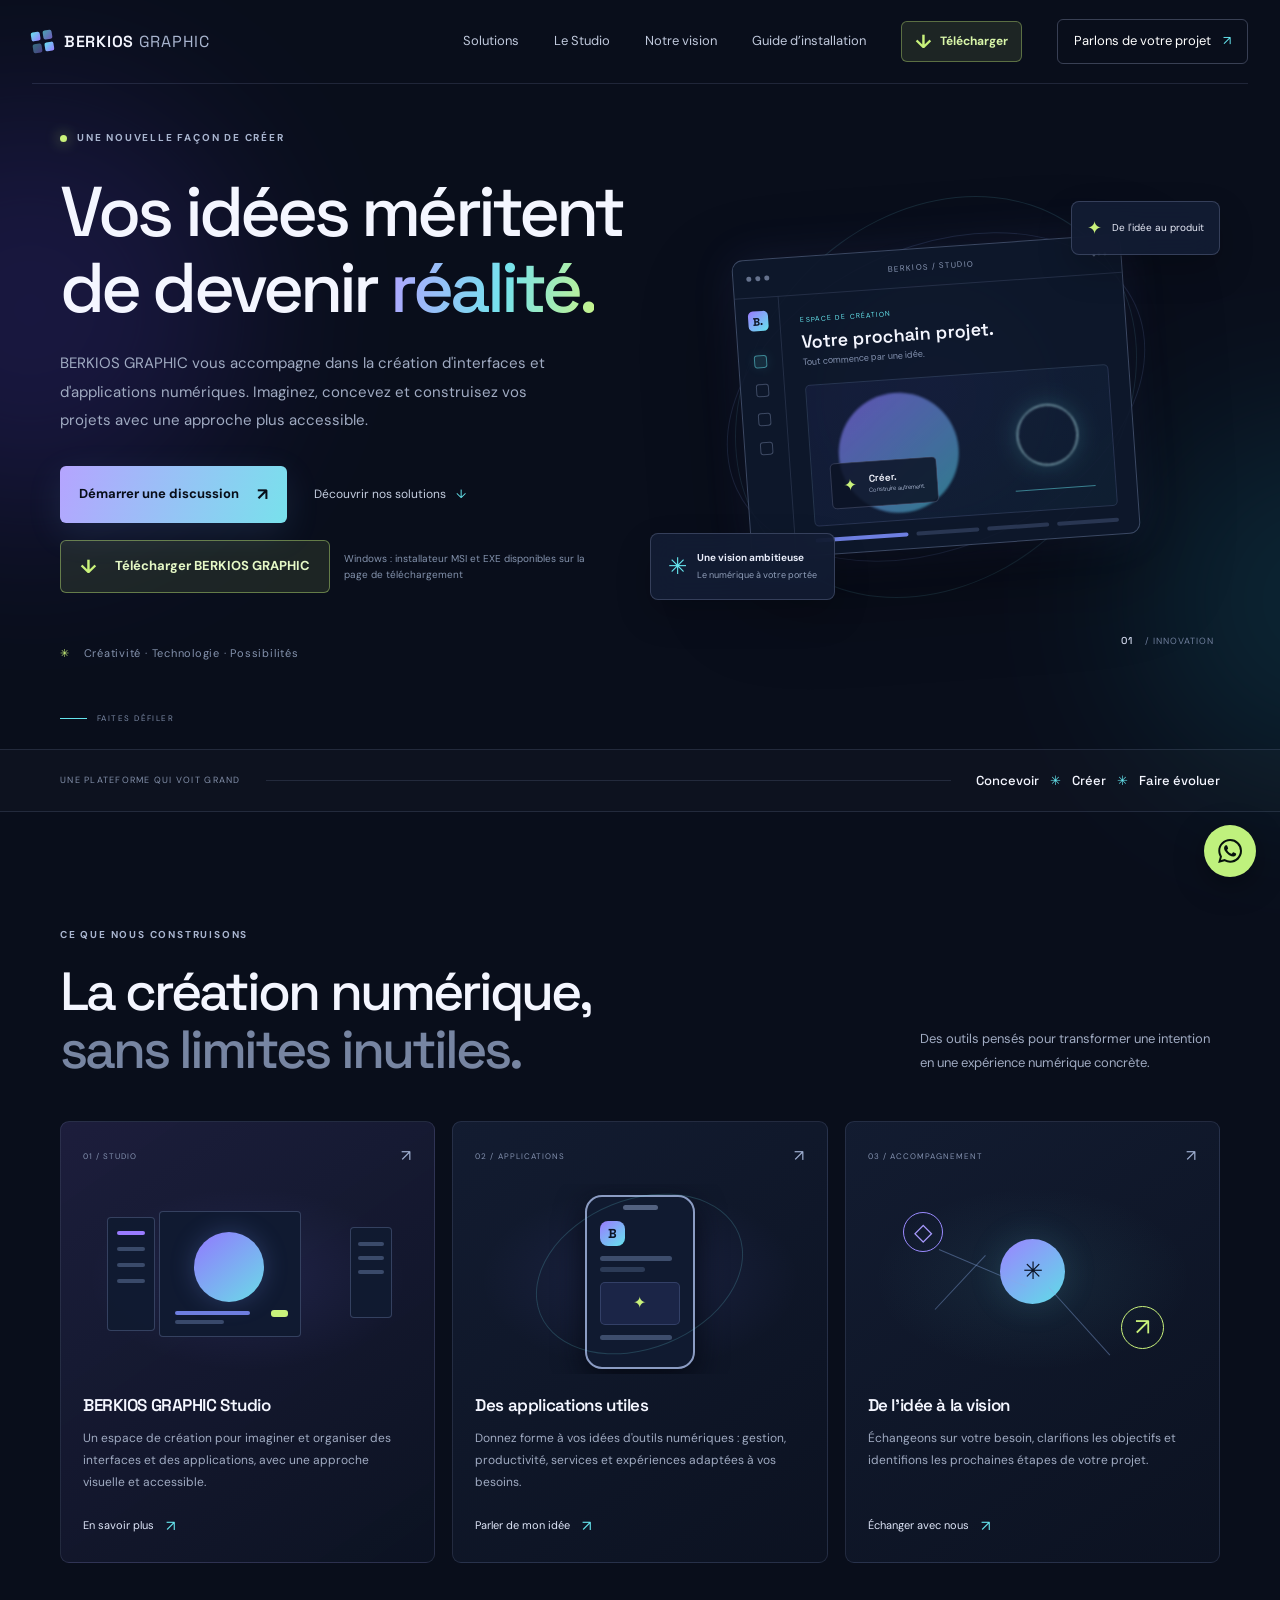
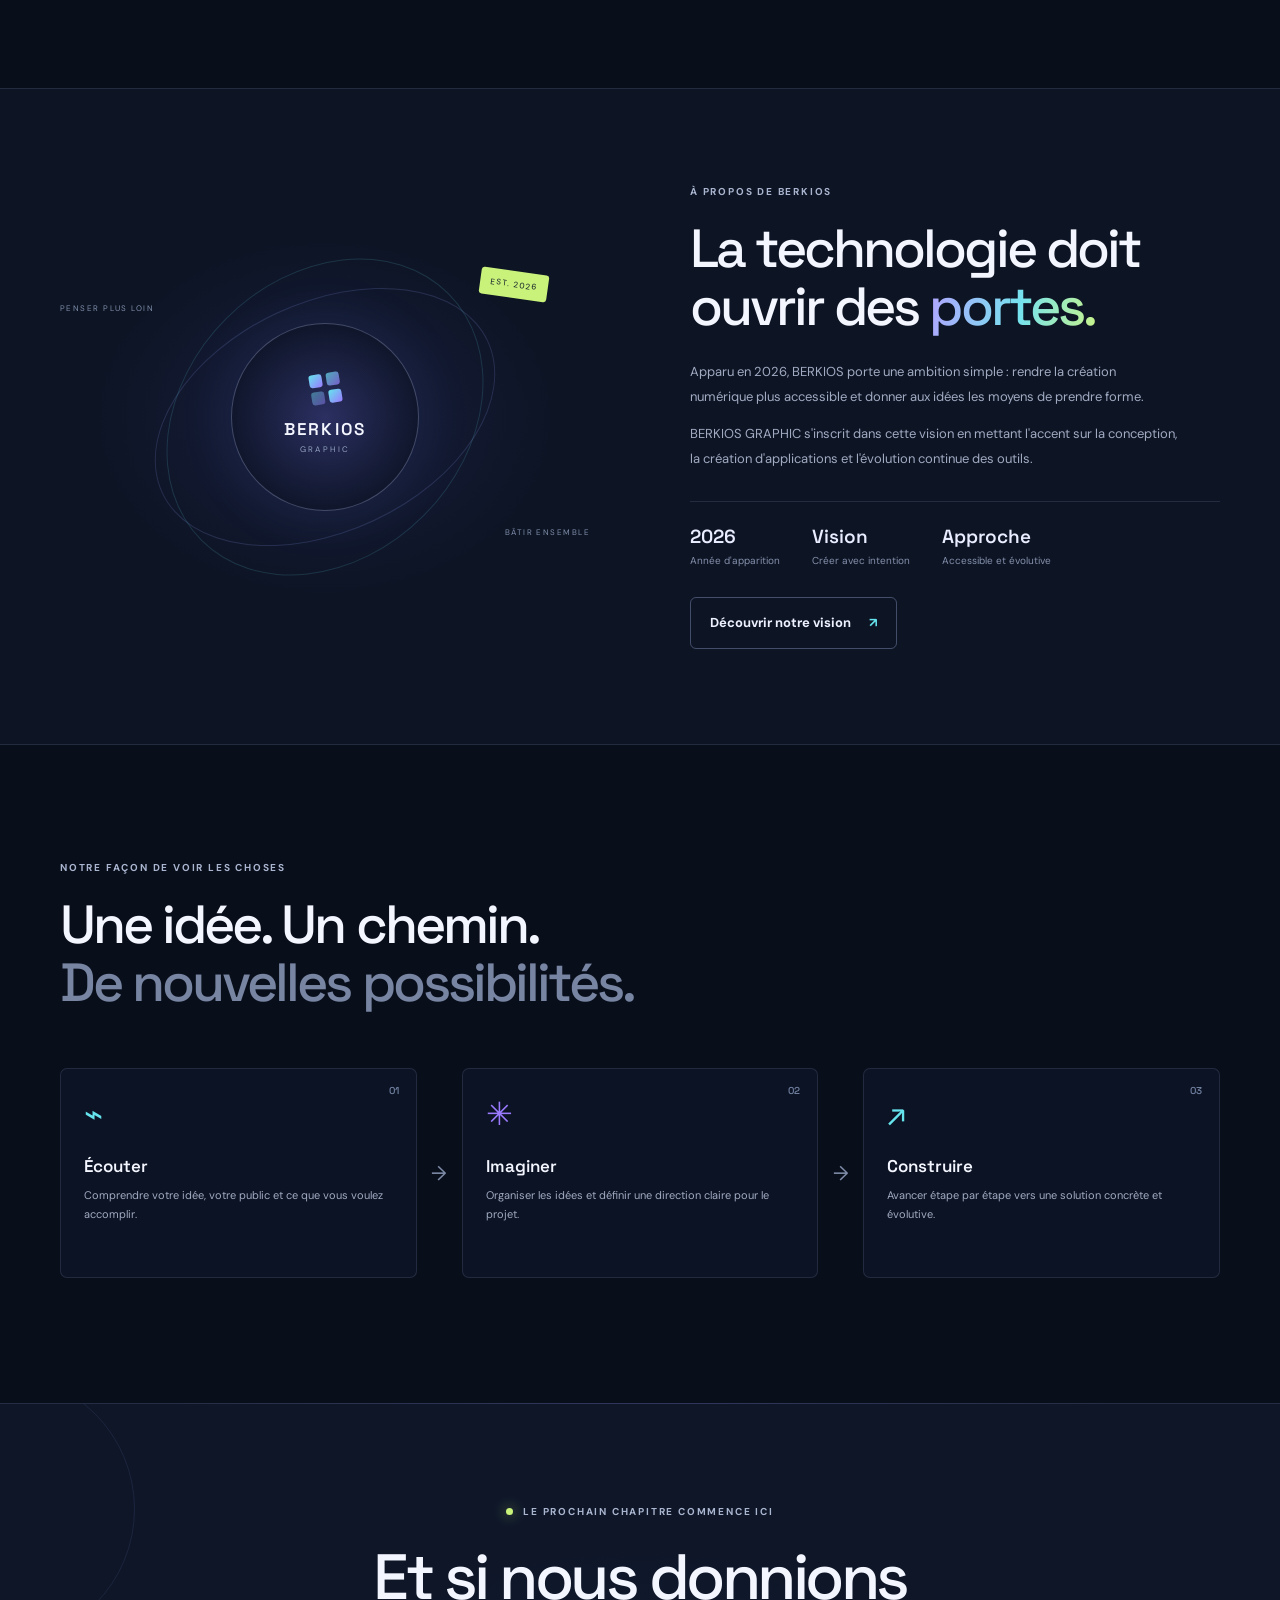
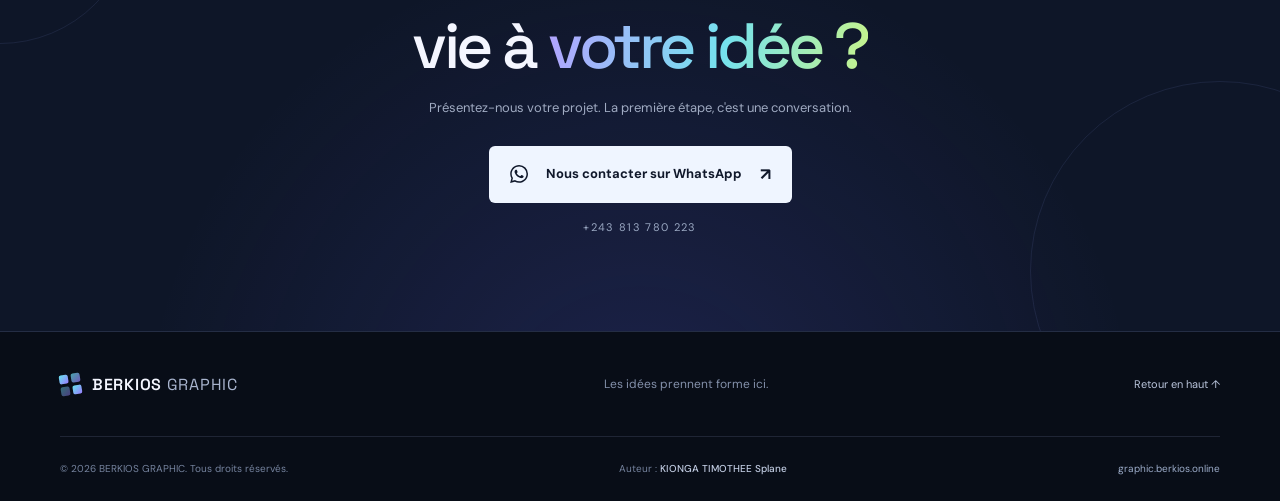
==== commit 78491435: "new installation guide" ====
--- a/index.html
+++ b/index.html
@@ -21,7 +21,7 @@
     </a>
     <button class="menu-toggle" aria-label="Ouvrir le menu" aria-expanded="false"><span></span><span></span></button>
     <nav class="nav-links" id="navigation">
-      <a href="#solutions">Solutions</a><a href="#studio">Le Studio</a><a href="#vision">Notre vision</a>
+      <a href="#solutions">Solutions</a><a href="#studio">Le Studio</a><a href="#vision">Notre vision</a><a href="installation.html">Guide d’installation</a>
       <a class="nav-download" id="nav-download" href="download.html"><span class="download-icon">↓</span> Télécharger</a><a class="nav-contact" href="https://wa.me/243813780223" target="_blank" rel="noopener">Parlons de votre projet <span>↗</span></a>
     </nav>
   </header>
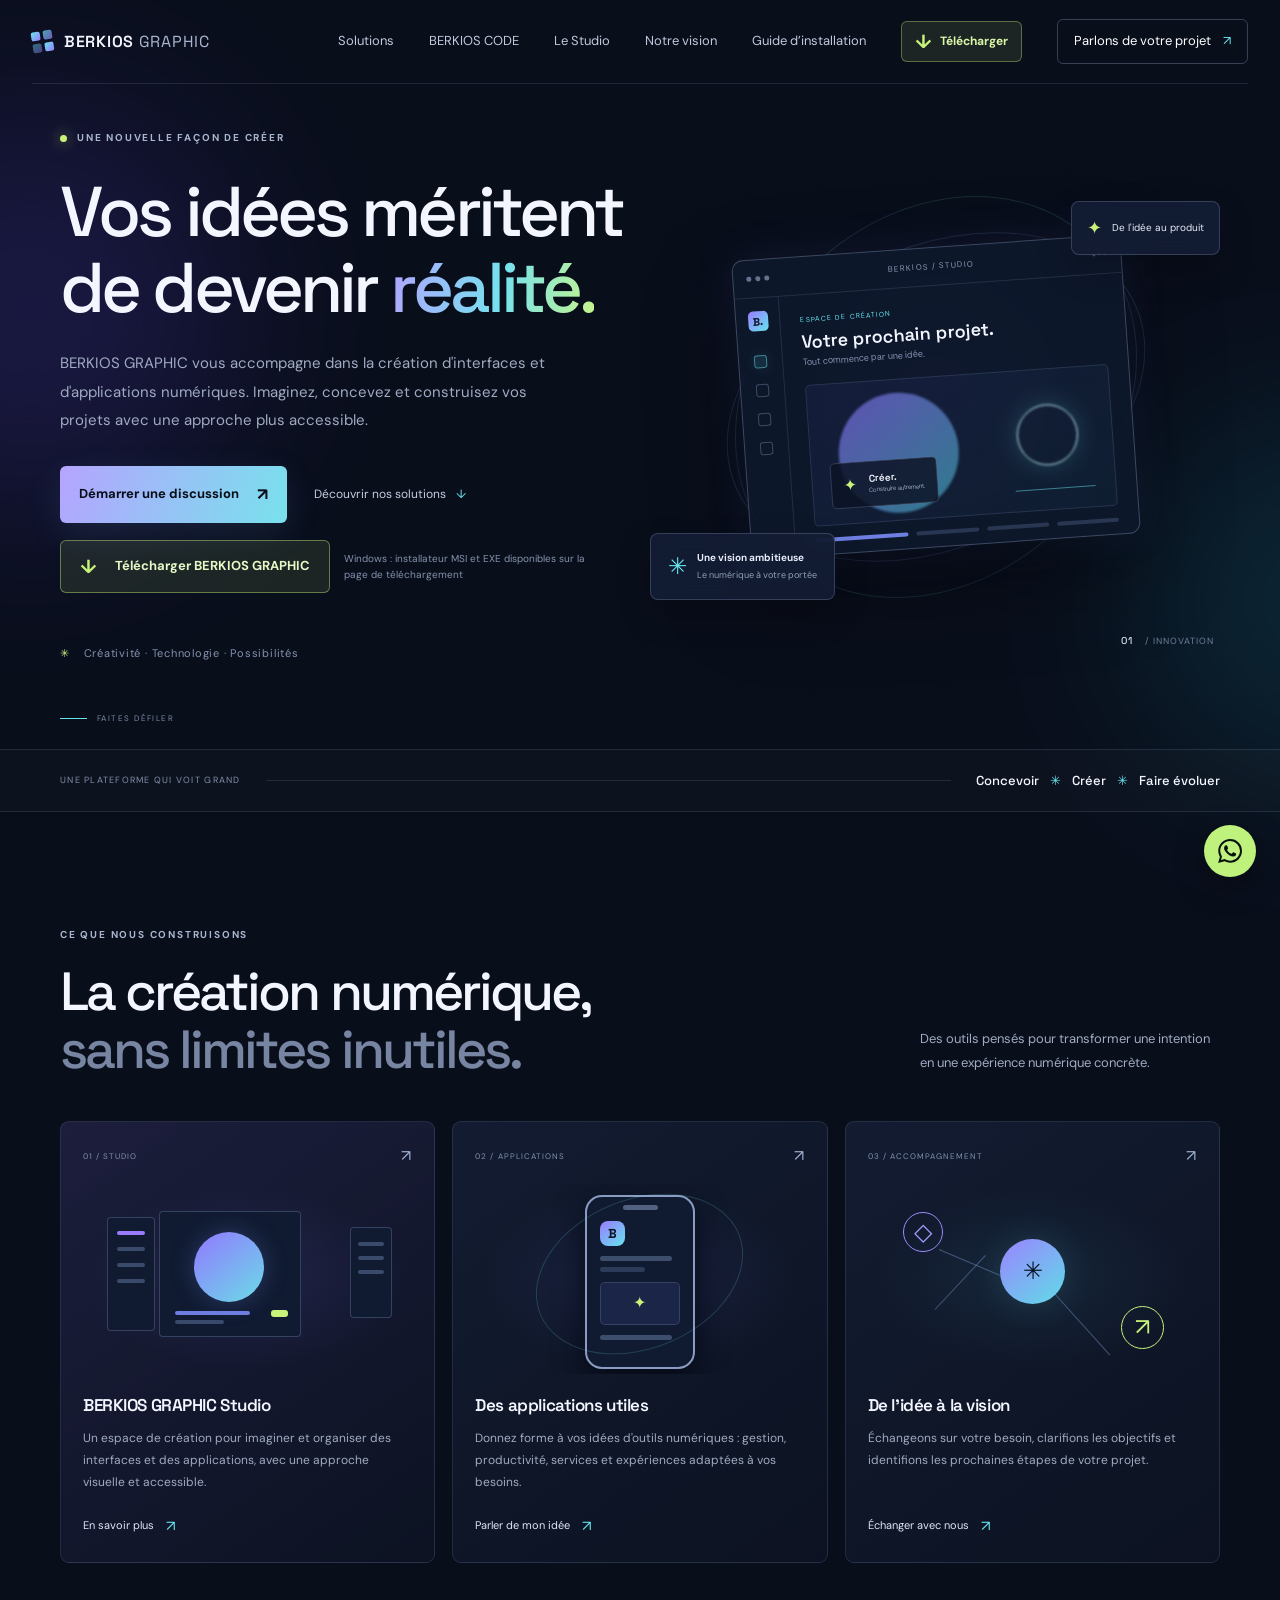
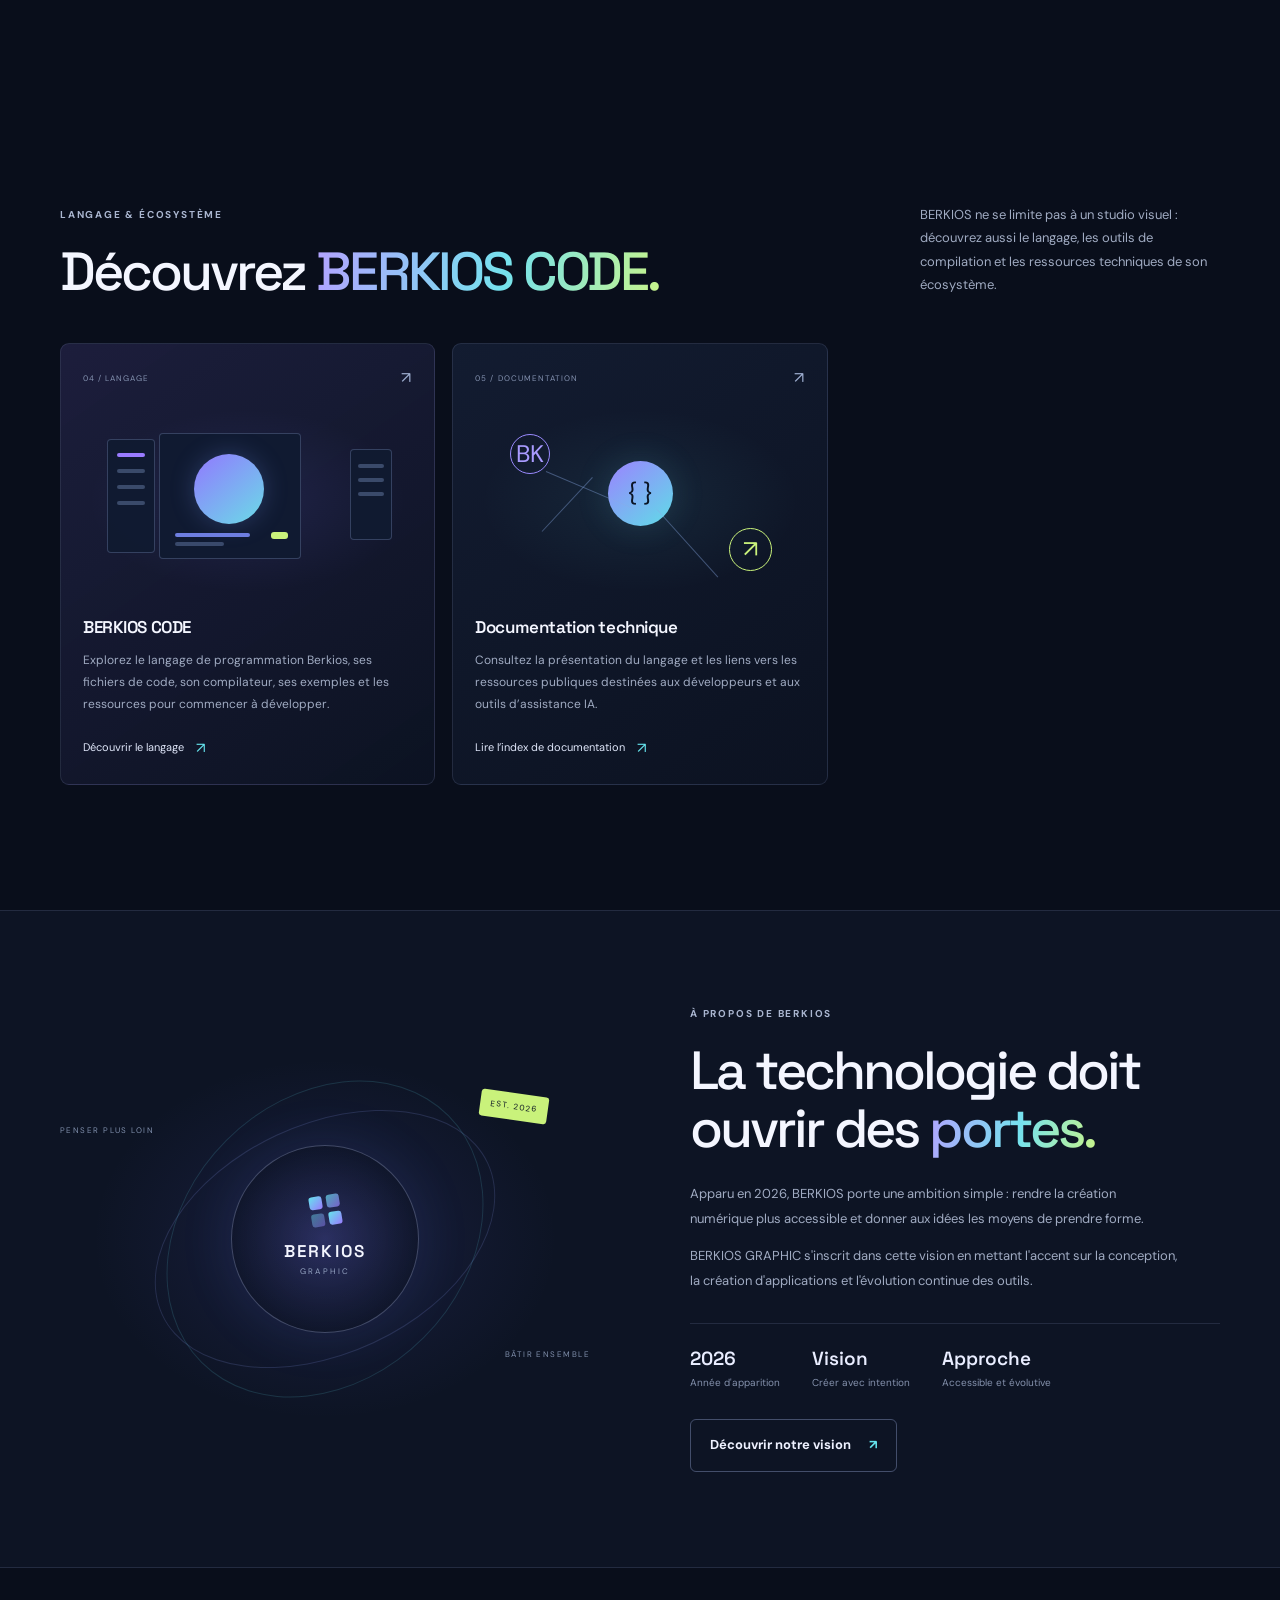
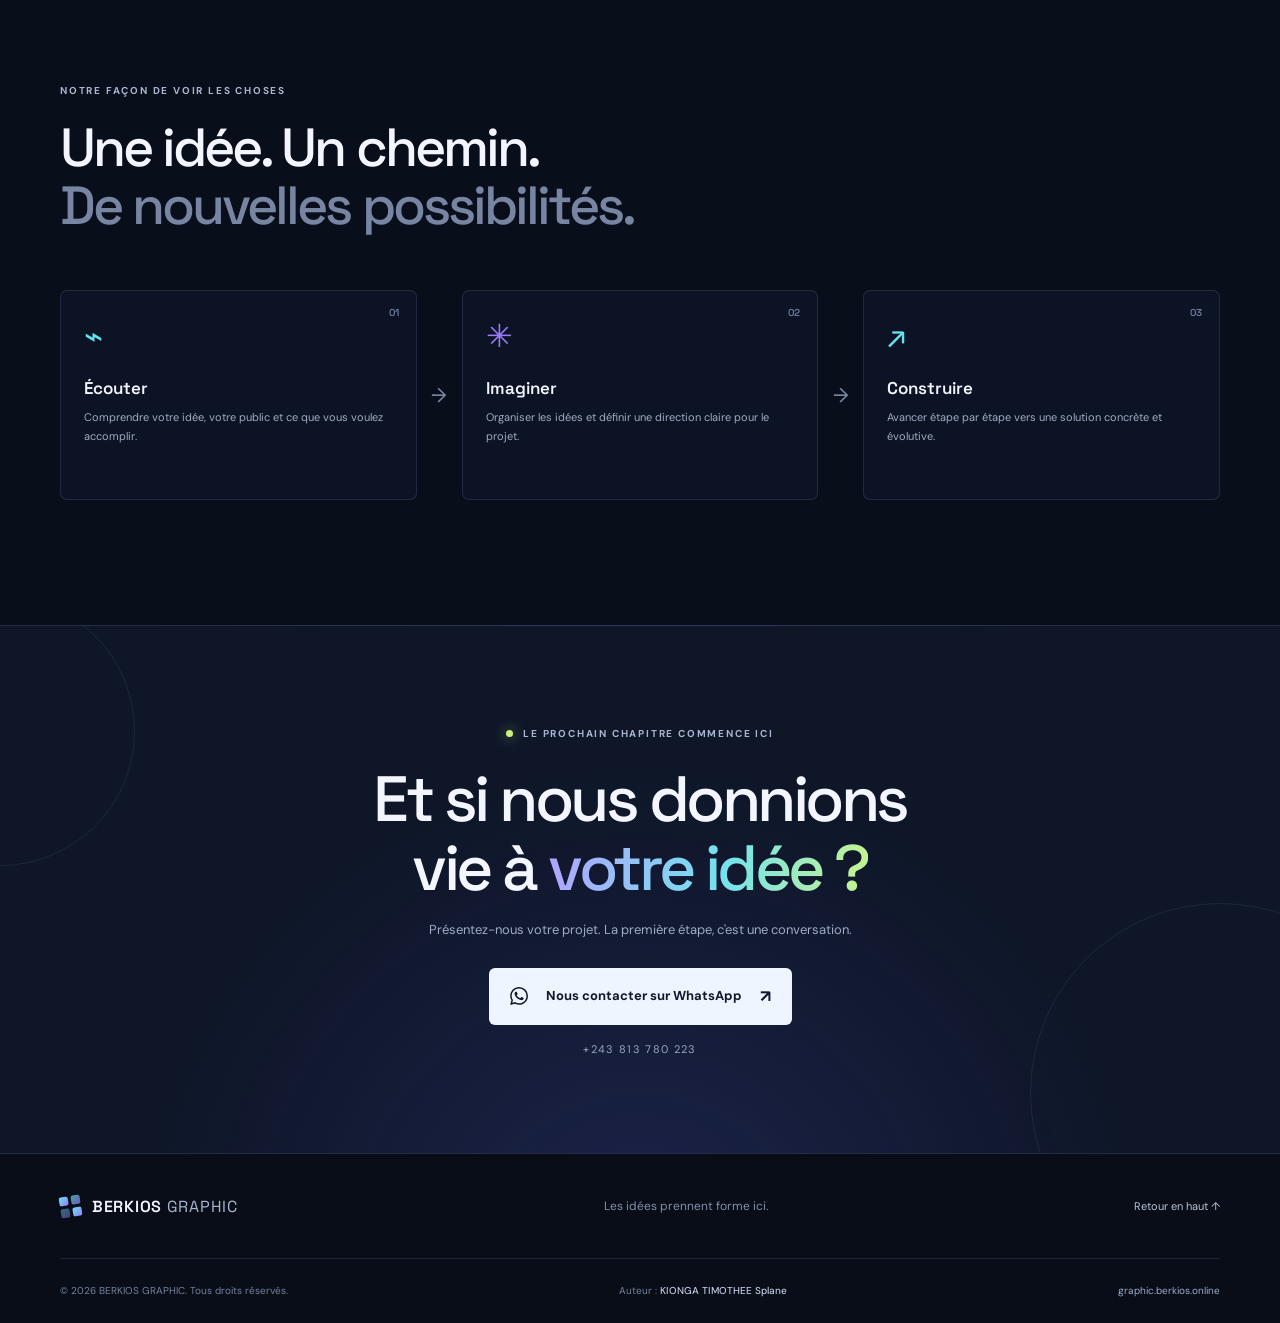
==== commit 658126cc: "new files" ====
--- a/index.html
+++ b/index.html
@@ -4,13 +4,29 @@
   <meta charset="utf-8">
   <meta name="viewport" content="width=device-width, initial-scale=1">
   <meta name="theme-color" content="#0a1020">
-  <meta name="description" content="BERKIOS GRAPHIC — studio de création d'applications, interfaces et solutions numériques. Apparue en 2026.">
+  <meta name="description" content="Découvrez BERKIOS CODE, le langage de programmation de l’écosystème BERKIOS, son compilateur, ses exemples et BERKIOS GRAPHIC, studio de création d’applications.">
+  <link rel="canonical" href="https://graphic.berkios.online/">
+  <meta property="og:type" content="website">
+  <meta property="og:title" content="BERKIOS — BERKIOS CODE et BERKIOS GRAPHIC">
+  <meta property="og:description" content="Découvrez le langage BERKIOS CODE, sa documentation et l’environnement BERKIOS GRAPHIC.">
+  <meta property="og:url" content="https://graphic.berkios.online/">
+  <meta name="robots" content="index,follow,max-image-preview:large">
   <title>BERKIOS GRAPHIC — Donnez vie à vos idées</title>
   <link rel="icon" href="assets/favicon.svg" type="image/svg+xml">
   <link rel="preconnect" href="https://fonts.googleapis.com">
   <link rel="preconnect" href="https://fonts.gstatic.com" crossorigin>
   <link href="https://fonts.googleapis.com/css2?family=DM+Sans:wght@400;500;600;700&family=Space+Grotesk:wght@400;500;600;700&display=swap" rel="stylesheet">
   <link rel="stylesheet" href="styles.css">
+  <script type="application/ld+json">
+  {
+    "@context": "https://schema.org",
+    "@graph": [
+      {"@type":"Organization","@id":"https://graphic.berkios.online/#organization","name":"BERKIOS","url":"https://graphic.berkios.online/","sameAs":["https://github.com/berkiosbuinu-server/berkos_siteweb"]},
+      {"@type":"SoftwareApplication","name":"BERKIOS GRAPHIC","applicationCategory":"DeveloperApplication","operatingSystem":"Windows","url":"https://graphic.berkios.online/","description":"Environnement de création d’applications de l’écosystème BERKIOS."},
+      {"@type":"DefinedTerm","name":"BERKIOS CODE","description":"Langage de programmation de l’écosystème BERKIOS. Consultez la documentation officielle pour les caractéristiques et exemples disponibles.","url":"https://graphic.berkios.online/language.html"}
+    ]
+  }
+  </script>
 </head>
 <body>
   <div class="ambient ambient-one"></div><div class="ambient ambient-two"></div>
@@ -21,7 +37,7 @@
     </a>
     <button class="menu-toggle" aria-label="Ouvrir le menu" aria-expanded="false"><span></span><span></span></button>
     <nav class="nav-links" id="navigation">
-      <a href="#solutions">Solutions</a><a href="#studio">Le Studio</a><a href="#vision">Notre vision</a><a href="installation.html">Guide d’installation</a>
+      <a href="#solutions">Solutions</a><a href="language.html">BERKIOS CODE</a><a href="#studio">Le Studio</a><a href="#vision">Notre vision</a><a href="installation.html">Guide d’installation</a>
       <a class="nav-download" id="nav-download" href="download.html"><span class="download-icon">↓</span> Télécharger</a><a class="nav-contact" href="https://wa.me/243813780223" target="_blank" rel="noopener">Parlons de votre projet <span>↗</span></a>
     </nav>
   </header>
@@ -77,6 +93,29 @@
       </div>
     </section>
 
+    <section class="solutions section-wrap" id="berkios-code">
+      <div class="section-heading">
+        <div><div class="eyebrow">LANGAGE & ÉCOSYSTÈME</div><h2>Découvrez <span class="gradient-text">BERKIOS CODE.</span></h2></div>
+        <p>BERKIOS ne se limite pas à un studio visuel : découvrez aussi le langage, les outils de compilation et les ressources techniques de son écosystème.</p>
+      </div>
+      <div class="solution-grid">
+        <article class="solution-card card-featured">
+          <div class="card-top"><span class="card-index">04 / LANGAGE</span><span class="card-arrow">↗</span></div>
+          <div class="illustration illustration-studio"><div class="illus-panel panel-left"><i></i><i></i><i></i><i></i></div><div class="illus-panel panel-main"><span class="illus-orb"></span><span class="illus-line"></span><span class="illus-line short"></span><span class="illus-button"></span></div><div class="illus-panel panel-right"><i></i><i></i><i></i></div></div>
+          <h3>BERKIOS CODE</h3>
+          <p>Explorez le langage de programmation Berkios, ses fichiers de code, son compilateur, ses exemples et les ressources pour commencer à développer.</p>
+          <a href="language.html" class="card-link">Découvrir le langage <span>↗</span></a>
+        </article>
+        <article class="solution-card">
+          <div class="card-top"><span class="card-index">05 / DOCUMENTATION</span><span class="card-arrow">↗</span></div>
+          <div class="illustration illustration-ideas"><div class="idea-circle circle-one">{ }</div><div class="idea-circle circle-two">BK</div><div class="idea-circle circle-three">↗</div><div class="idea-line line-one"></div><div class="idea-line line-two"></div><div class="idea-line line-three"></div></div>
+          <h3>Documentation technique</h3>
+          <p>Consultez la présentation du langage et les liens vers les ressources publiques destinées aux développeurs et aux outils d’assistance IA.</p>
+          <a href="llms.txt" class="card-link">Lire l’index de documentation <span>↗</span></a>
+        </article>
+      </div>
+    </section>
+
     <section class="studio-section" id="studio">
       <div class="section-wrap studio-layout">
         <div class="studio-art"><div class="big-ring ring-one"></div><div class="big-ring ring-two"></div><div class="studio-emblem"><span class="brand-mark large"><span></span><span></span><span></span><span></span></span><b>BERKIOS</b><small>GRAPHIC</small></div><div class="studio-caption caption-left">PENSER PLUS LOIN</div><div class="studio-caption caption-right">BÂTIR ENSEMBLE</div><div class="studio-sticker">EST. 2026</div></div>
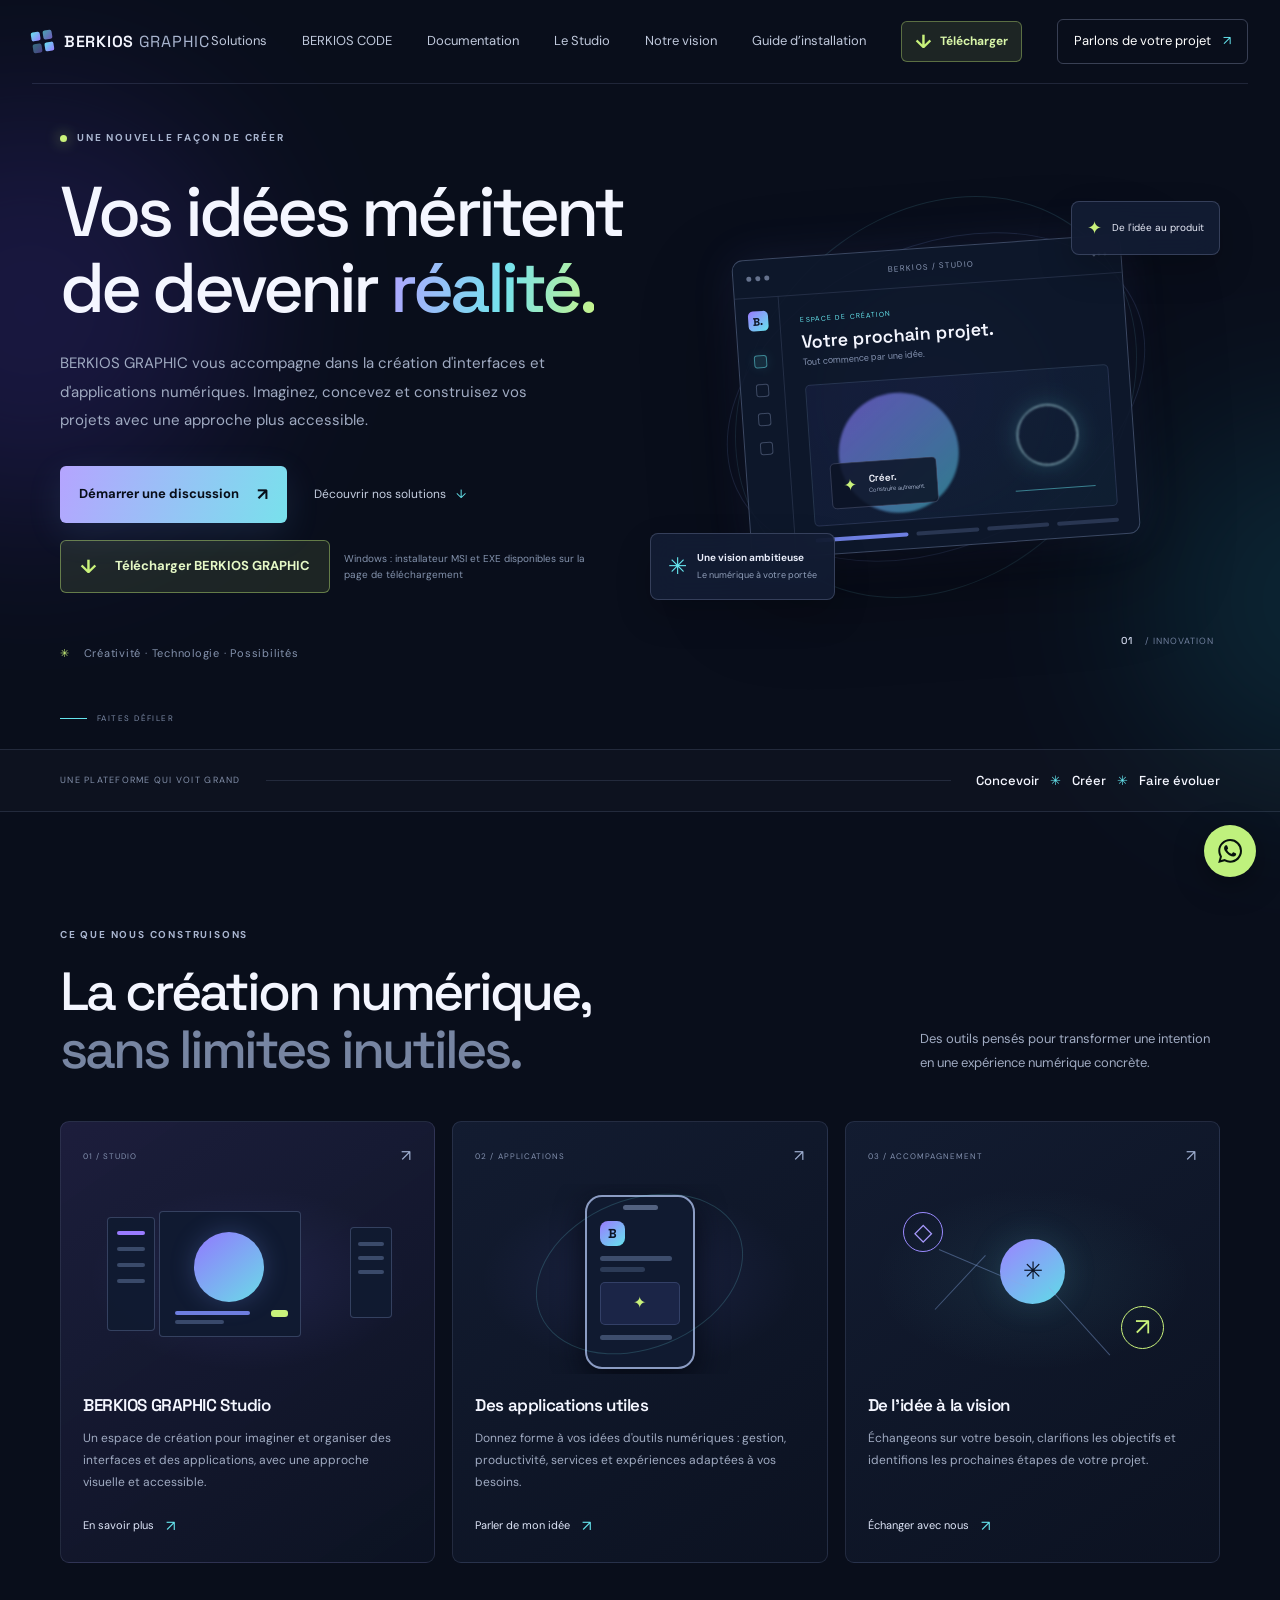
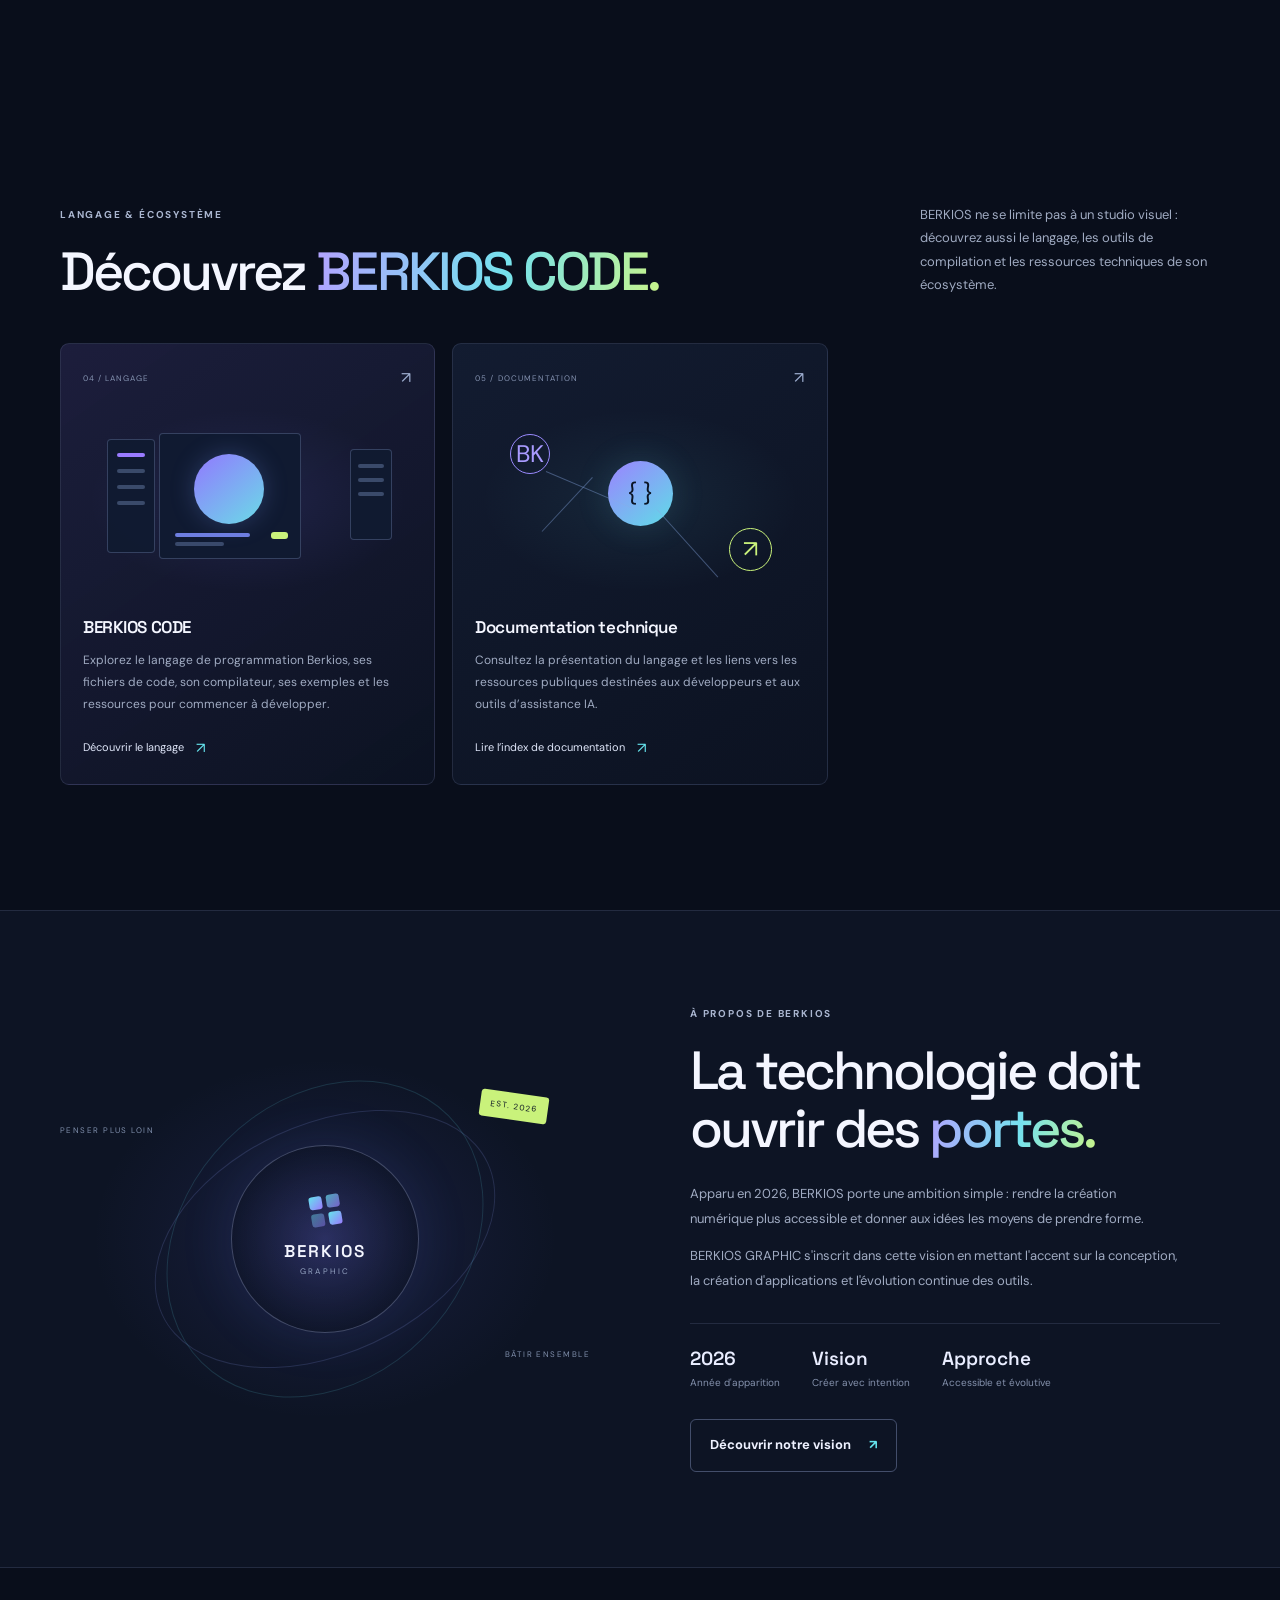
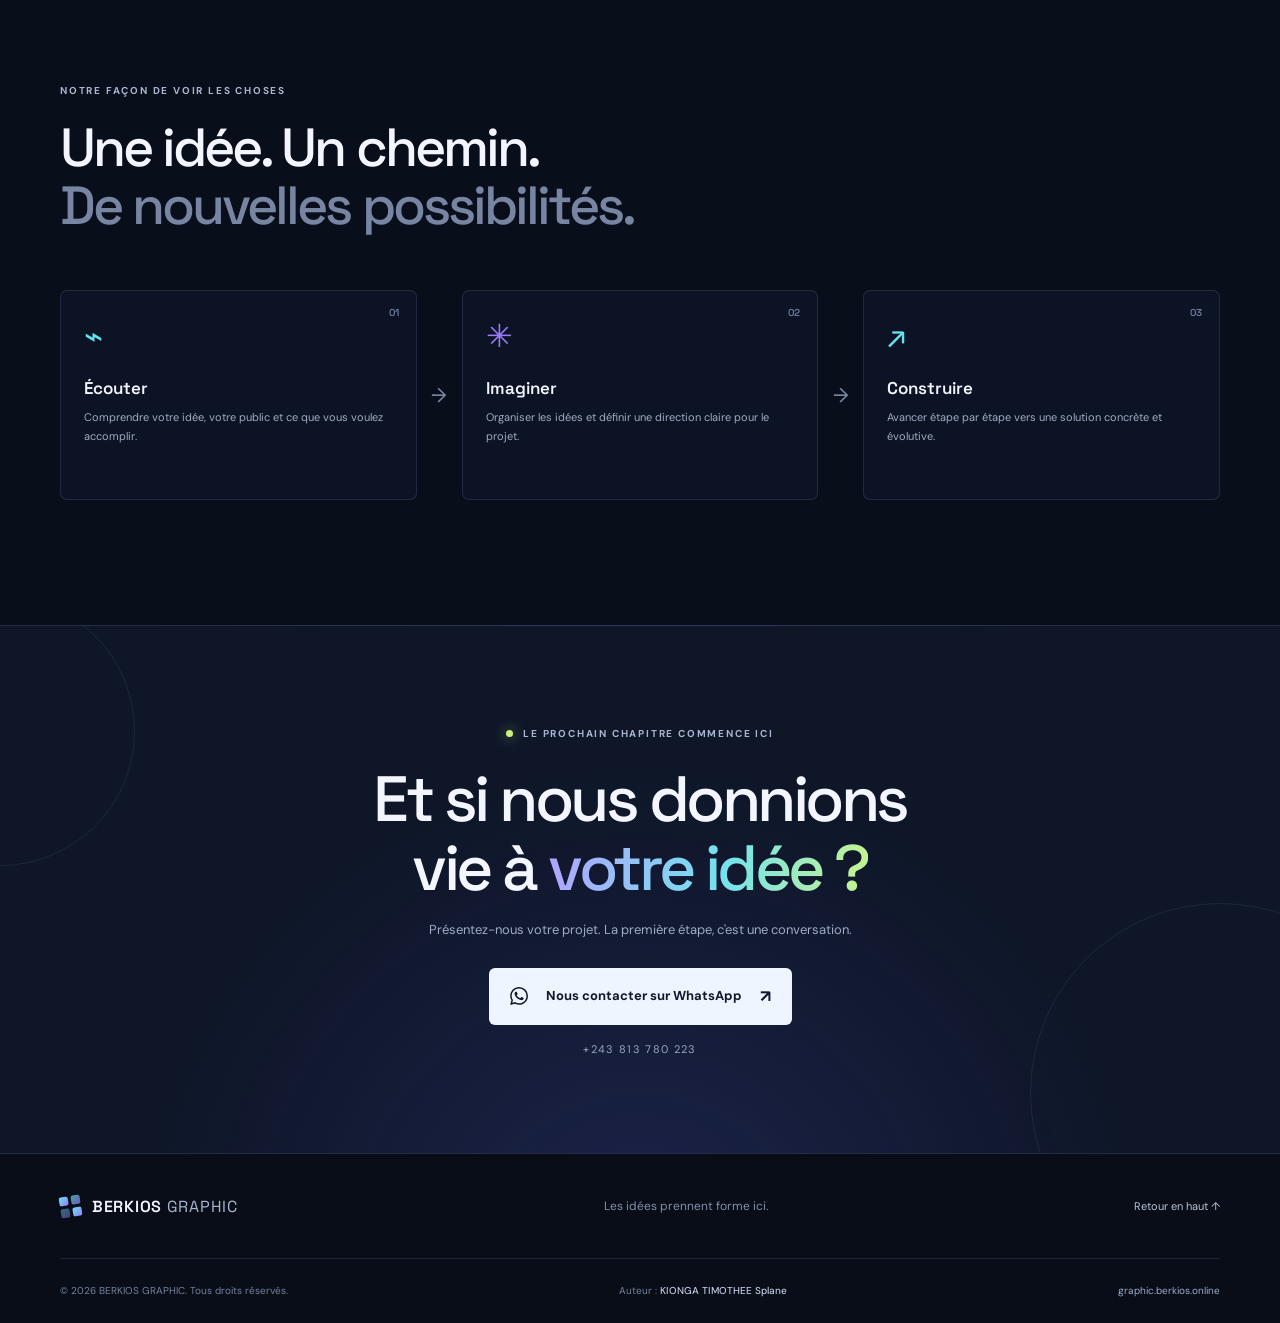
==== commit 2adf0ad1: "website update_1" ====
--- a/index.html
+++ b/index.html
@@ -37,7 +37,7 @@
     </a>
     <button class="menu-toggle" aria-label="Ouvrir le menu" aria-expanded="false"><span></span><span></span></button>
     <nav class="nav-links" id="navigation">
-      <a href="#solutions">Solutions</a><a href="language.html">BERKIOS CODE</a><a href="#studio">Le Studio</a><a href="#vision">Notre vision</a><a href="installation.html">Guide d’installation</a>
+      <a href="#solutions">Solutions</a><a href="language.html">BERKIOS CODE</a><a href="docs/">Documentation</a><a href="#studio">Le Studio</a><a href="#vision">Notre vision</a><a href="installation.html">Guide d’installation</a>
       <a class="nav-download" id="nav-download" href="download.html"><span class="download-icon">↓</span> Télécharger</a><a class="nav-contact" href="https://wa.me/243813780223" target="_blank" rel="noopener">Parlons de votre projet <span>↗</span></a>
     </nav>
   </header>
